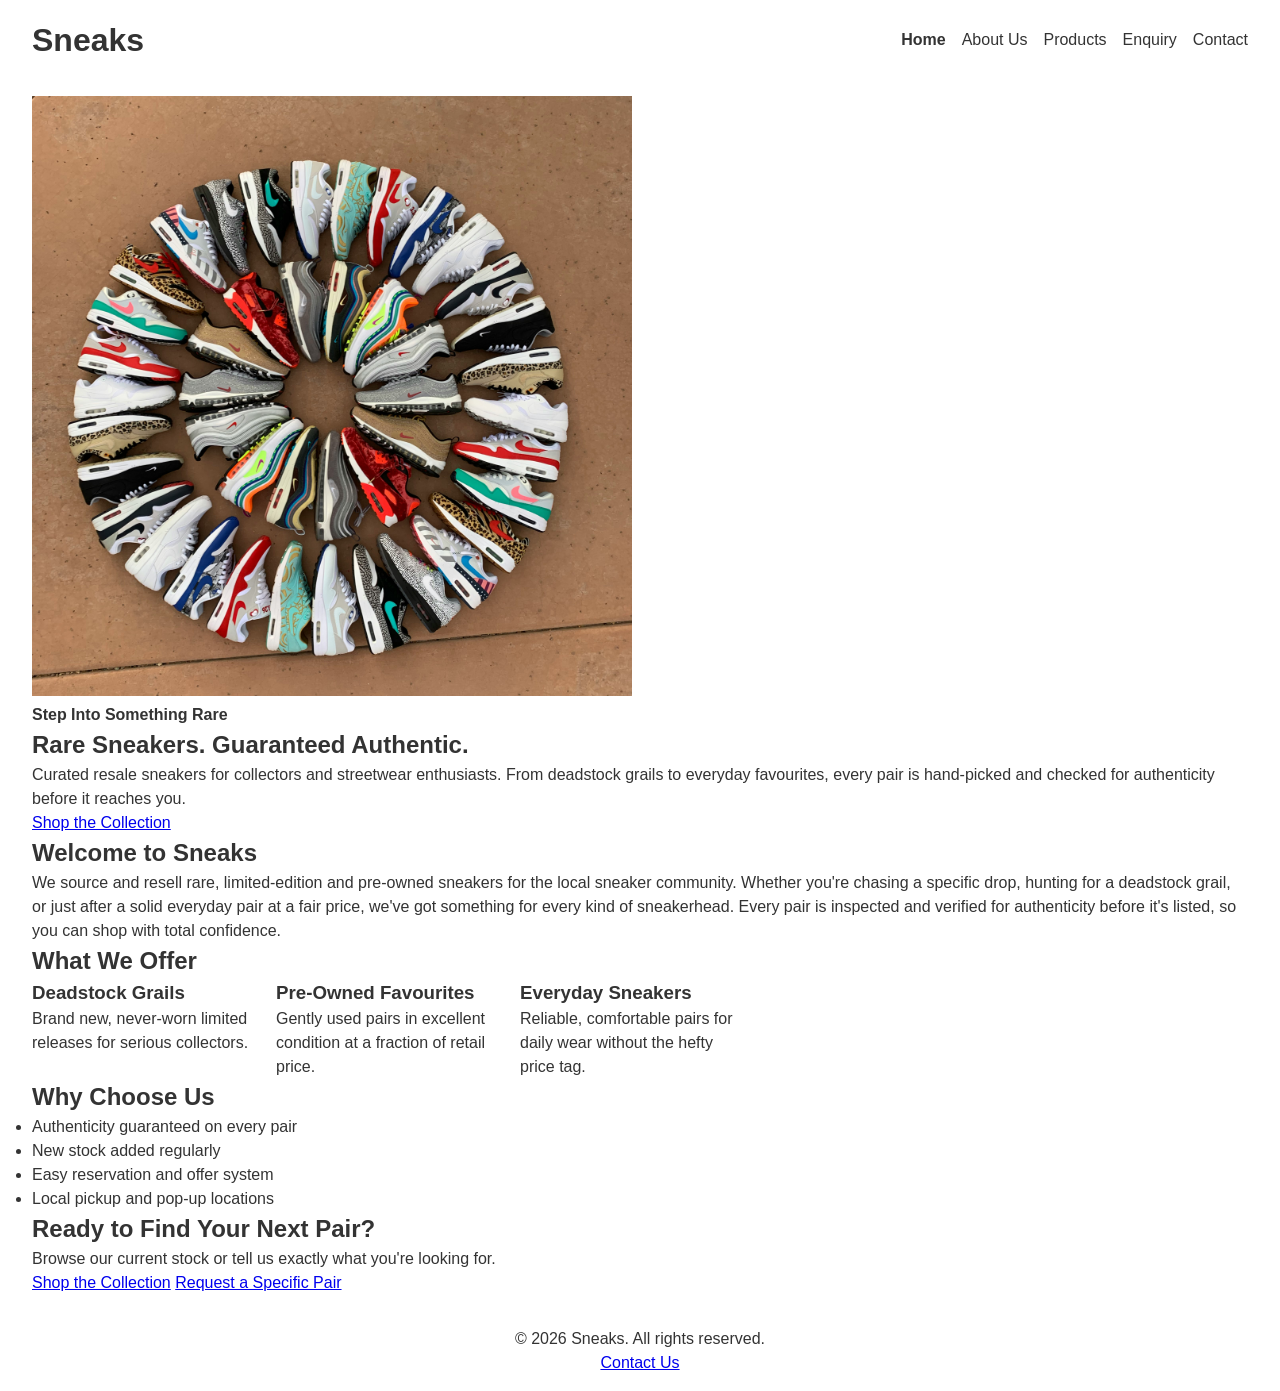
==== index.html @ a555e62f "Initial Sneaks website" ====
<!DOCTYPE html>
<html lang="en">
<head>
    <meta charset="UTF-8">
    <meta name="viewport" content="width=device-width, initial-scale=1.0">
    <title>Sneaks | Authentic Sneaker Resale in Durban</title>
    <meta name="description" content="Sneaks is a Durban-based sneaker resale store specialising in rare, limited-edition and pre-owned sneakers with a guaranteed authenticity promise.">
    <link rel="stylesheet" href="css/style.css">
</head>
<body>

    <!-- ===== Header & Navigation ===== -->
    <header>
        <div class="logo">
            <h1>Sneaks</h1>
        </div>
        <nav>
            <ul class="nav-links">
                <li><a href="index.html" class="active">Home</a></li>
                <li><a href="about.html">About Us</a></li>
                <li><a href="products.html">Products</a></li>
                <li><a href="enquiry.html">Enquiry</a></li>
                <li><a href="contact.html">Contact</a></li>
            </ul>
        </nav>
    </header>

    <!-- ===== Main Content ===== -->
    <main>

        <!-- Hero section with catchphrase, intro and call to action -->
        <section class="hero">
            <img src="images/warren-jones-LFlVuWLjYEo-unsplash.jpg" alt="Featured limited-edition sneaker displayed against a plain background" width="600">
            <div class="hero-text">
                <p class="tagline">Step Into Something Rare</p>
                <h2>Rare Sneakers. Guaranteed Authentic.</h2>
                <p>
                    Curated resale sneakers for collectors and streetwear enthusiasts. From
                    deadstock grails to everyday favourites, every pair is hand-picked and
                    checked for authenticity before it reaches you.
                </p>
                <a href="products.html" class="cta-button">Shop the Collection</a>
            </div>
        </section>

        <!-- Short introduction to the business -->
        <section class="intro">
            <h2>Welcome to Sneaks</h2>
            <p>
                We source and resell rare, limited-edition and pre-owned sneakers for the local
                sneaker community. Whether you're chasing a specific drop, hunting for a
                deadstock grail, or just after a solid everyday pair at a fair price, we've got
                something for every kind of sneakerhead. Every pair is inspected and verified
                for authenticity before it's listed, so you can shop with total confidence.
            </p>
        </section>

        <!-- What we offer: category teaser -->
        <section class="categories">
            <h2>What We Offer</h2>
            <div class="category-list">
                <article class="category-card">
                    <h3>Deadstock Grails</h3>
                    <p>Brand new, never-worn limited releases for serious collectors.</p>
                </article>
                <article class="category-card">
                    <h3>Pre-Owned Favourites</h3>
                    <p>Gently used pairs in excellent condition at a fraction of retail price.</p>
                </article>
                <article class="category-card">
                    <h3>Everyday Sneakers</h3>
                    <p>Reliable, comfortable pairs for daily wear without the hefty price tag.</p>
                </article>
            </div>
        </section>

        <!-- Quick highlights -->
        <section class="highlights">
            <h2>Why Choose Us</h2>
            <ul>
                <li>Authenticity guaranteed on every pair</li>
                <li>New stock added regularly</li>
                <li>Easy reservation and offer system</li>
                <li>Local pickup and pop-up locations</li>
            </ul>
        </section>

        <!-- Closing call to action -->
        <section class="home-cta">
            <h2>Ready to Find Your Next Pair?</h2>
            <p>Browse our current stock or tell us exactly what you're looking for.</p>
            <a href="products.html" class="cta-button">Shop the Collection</a>
            <a href="enquiry.html" class="cta-button-secondary">Request a Specific Pair</a>
        </section>

    </main>

    <!-- ===== Footer ===== -->
    <footer>
        <p>&copy; 2026 Sneaks. All rights reserved.</p>
        <p><a href="contact.html">Contact Us</a></p>
    </footer>

    <script src="js/script.js"></script>
</body>
</html>
---- css/style.css ----
/* =========================================================
   Sneaks — Base Stylesheet
   NOTE: This is a minimal reset/layout for Part 1 (HTML structure).
   Full visual styling — bold black & white base with an electric
   blue accent — will be added in Part 2 of the project.
   ========================================================= */

* {
    box-sizing: border-box;
    margin: 0;
    padding: 0;
}

body {
    font-family: Arial, sans-serif;
    line-height: 1.5;
    color: #333;
}

header {
    display: flex;
    justify-content: space-between;
    align-items: center;
    padding: 1rem 2rem;
}

.nav-links {
    display: flex;
    list-style: none;
    gap: 1rem;
}

.nav-links a {
    text-decoration: none;
    color: inherit;
}

.nav-links a.active {
    font-weight: bold;
}

main {
    padding: 1rem 2rem;
}

footer {
    padding: 1rem 2rem;
    text-align: center;
}

img {
    max-width: 100%;
    height: auto;
}

/* Product grid - basic layout, styling to follow in Part 2 */
.product-grid {
    display: flex;
    flex-wrap: wrap;
    gap: 1.5rem;
}

.product-card {
    width: 220px;
}

.product-photo {
    margin: 0;
}

.product-name {
    font-weight: bold;
}

/* Homepage category teaser - basic layout, styling to follow in Part 2 */
.category-list {
    display: flex;
    flex-wrap: wrap;
    gap: 1.5rem;
}

.category-card {
    width: 220px;
}

.tagline {
    font-weight: bold;
}

/* Basic form spacing so the enquiry/contact forms are usable
   before full styling is applied in Part 2 */
form {
    display: flex;
    flex-direction: column;
    max-width: 500px;
    gap: 0.5rem;
}

.map-placeholder {
    border: 1px dashed #999;
    padding: 2rem;
    text-align: center;
    margin-bottom: 1rem;
}
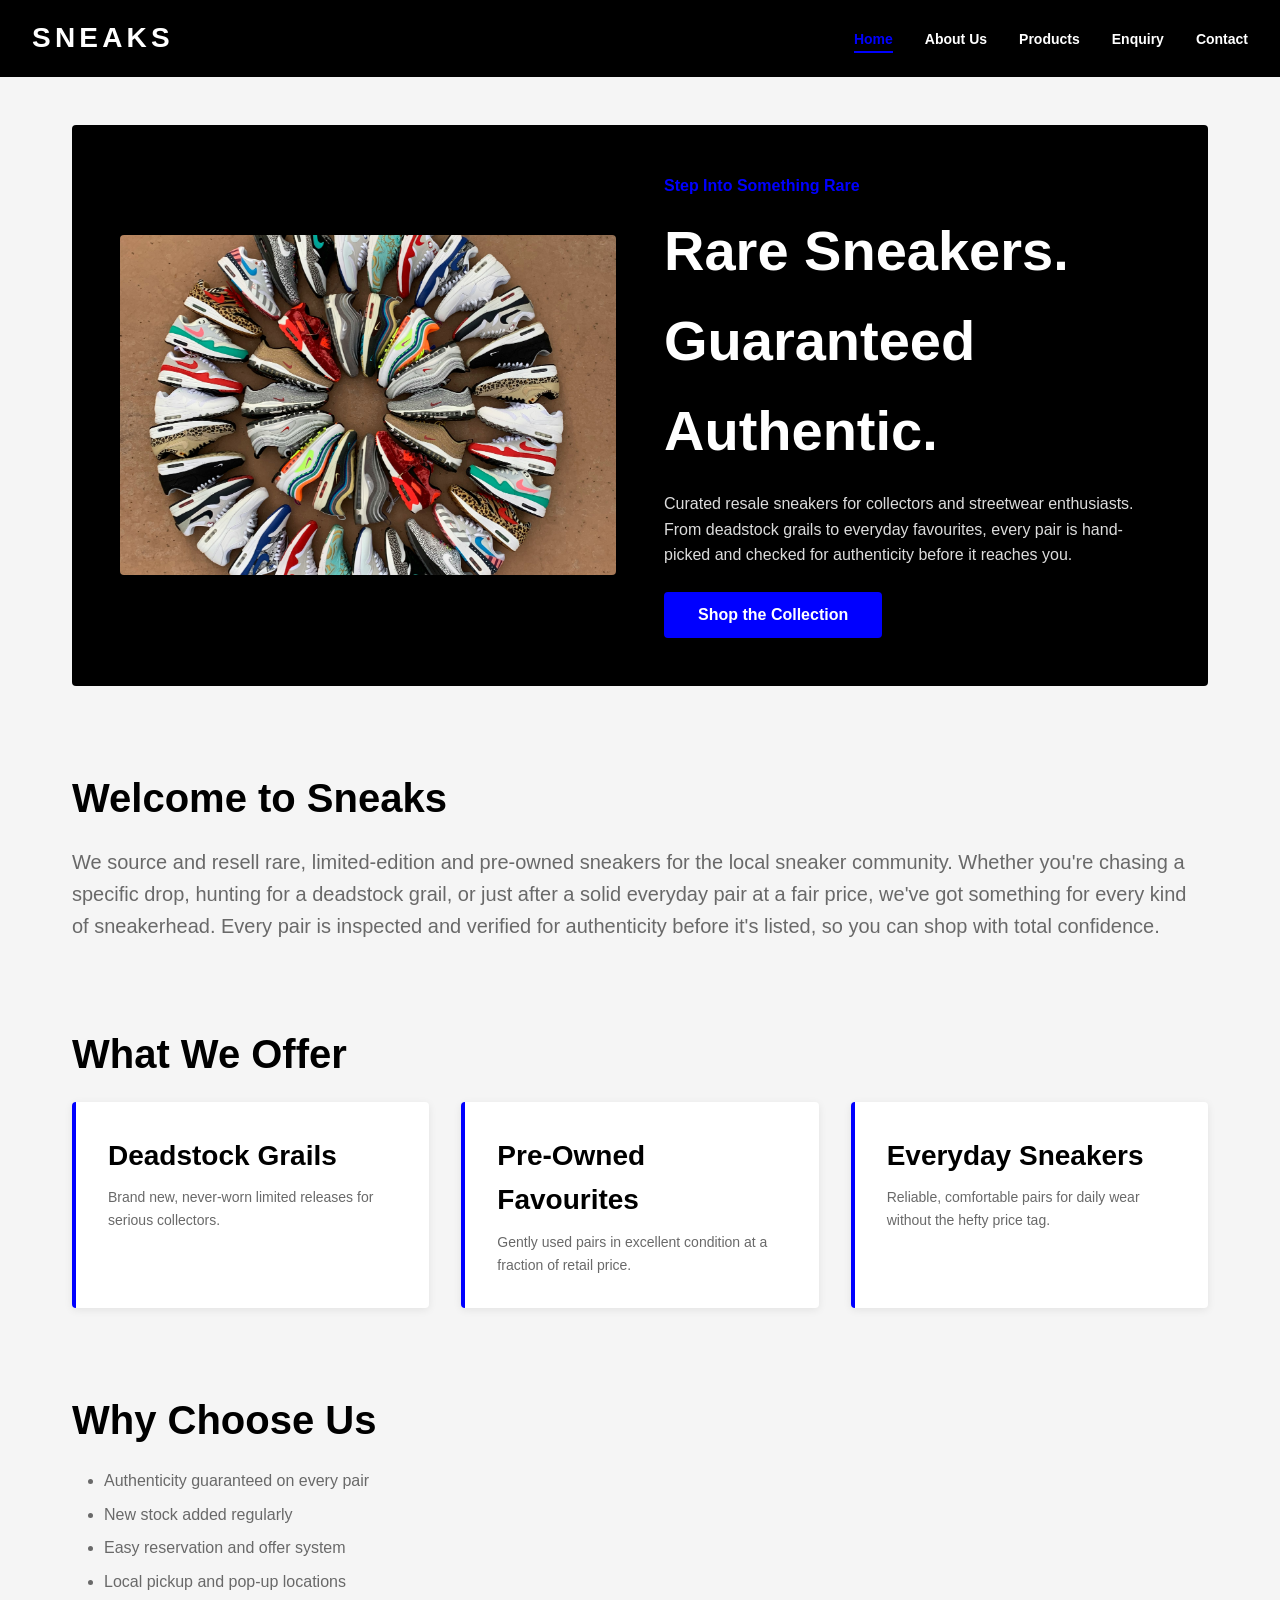
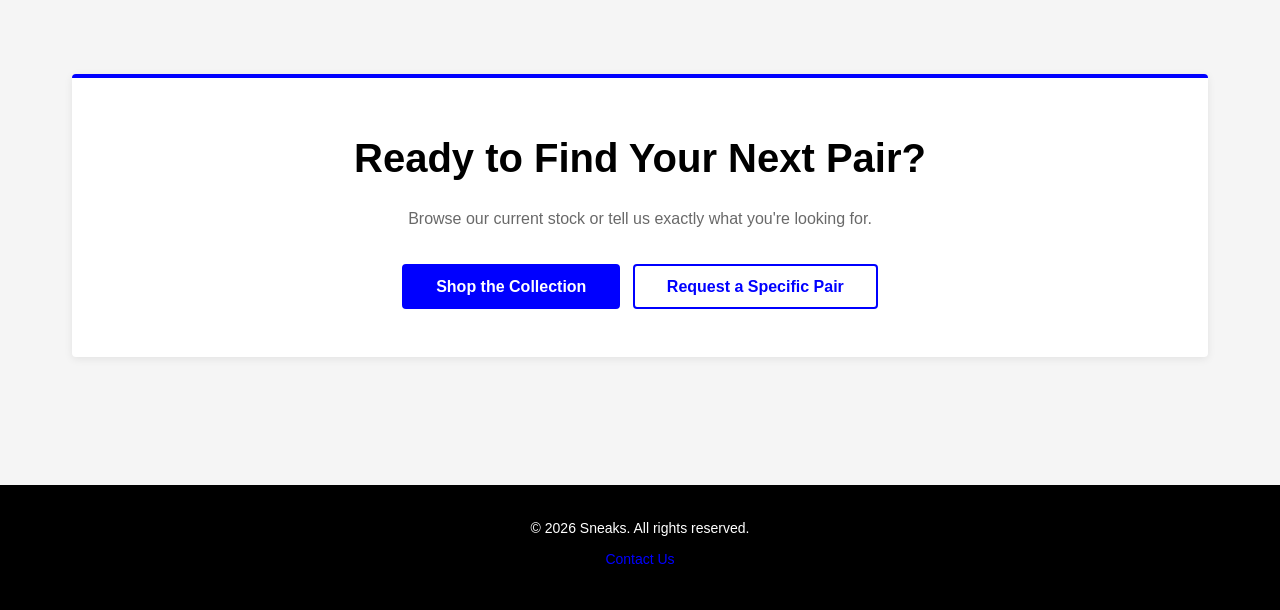
==== commit 1f73869f: "Make the logo clickable so it links back to the homepage" ====
--- a/index.html
+++ b/index.html
@@ -12,7 +12,9 @@
     <!-- ===== Header & Navigation ===== -->
     <header>
         <div class="logo">
-            <h1>Sneaks</h1>
+            <a href="index.html">
+                <h1>Sneaks</h1>
+            </a>
         </div>
         <nav>
             <ul class="nav-links">
@@ -30,7 +32,17 @@
 
         <!-- Hero section with catchphrase, intro and call to action -->
         <section class="hero">
-            <img src="images/warren-jones-LFlVuWLjYEo-unsplash.jpg" alt="Featured limited-edition sneaker displayed against a plain background" width="600">
+            <!-- srcset lists the same photo at two sizes. The number after each
+                    file (480w, 3024w) tells the browser exactly how wide that file
+                    is in pixels, so it can download whichever one fits the screen
+                    instead of always grabbing the full 3024px original. -->
+            <img
+                src="images/warren-jones-LFlVuWLjYEo-unsplash.jpg"
+                srcset="images/warren-jones-LFlVuWLjYEo-unsplash-480.jpg 480w,
+                        images/warren-jones-LFlVuWLjYEo-unsplash.jpg 3024w"
+                sizes="(max-width: 1024px) 90vw, 50vw"
+                alt="Featured limited-edition sneaker displayed against a plain background"
+                width="600">
             <div class="hero-text">
                 <p class="tagline">Step Into Something Rare</p>
                 <h2>Rare Sneakers. Guaranteed Authentic.</h2>
--- a/css/style.css
+++ b/css/style.css
@@ -1,104 +1,698 @@
-/* =========================================================
-   Sneaks — Base Stylesheet
-   NOTE: This is a minimal reset/layout for Part 1 (HTML structure).
-   Full visual styling — bold black & white base with an electric
-   blue accent — will be added in Part 2 of the project.
-   ========================================================= */
+/* =============================================================
+   SNEAKS — MAIN STYLESHEET
+   Web Development (WEDE5020) — Part 2: CSS Styling & Responsive Design
+   Author: Nhlakanipho Bhengu (ST10538008)
+
+   SECTIONS IN THIS FILE
+   1.  Reset
+   2.  Base page styles
+   3.  Headings and text
+   4.  Buttons
+   5.  Header and navigation
+   6.  Footer
+   7.  Home page: hero
+   8.  Home page: welcome text and "What We Offer" cards
+   9.  Home page: highlights list and closing call to action
+   10. About page: story, authenticity, mission and vision
+   11. Products page: product grid
+   12. Forms (Enquiry and Contact pages)
+   13. Contact page: locations
+   14. Responsive design — tablet
+   15. Responsive design — mobile
+   ============================================================= */
+
+
+/* =============================================================
+   1. RESET
+   Every browser applies its own default spacing and list styles.
+   This section clears those defaults so the site looks the same
+   no matter which browser opens it.
+   ============================================================= */
 
 * {
-    box-sizing: border-box;
     margin: 0;
     padding: 0;
-}
+    /* border-box means padding and border are counted INSIDE an
+       element's width, instead of being added on top of it. This
+       makes it much easier to predict how wide something will be. */
+    box-sizing: border-box;
+}
+
+ul {
+    /* Removes the default bullet points. The homepage "Why Choose Us"
+       list turns bullets back on later, on purpose. */
+    list-style: none;
+}
+
+a {
+    text-decoration: none;
+    color: inherit;
+}
+
+img {
+    /* Makes sure an image never becomes wider than its container. */
+    max-width: 100%;
+    height: auto;
+    display: block;
+}
+
+
+/* =============================================================
+   2. BASE PAGE STYLES
+   ============================================================= */
 
 body {
-    font-family: Arial, sans-serif;
-    line-height: 1.5;
-    color: #333;
-}
+    font-family: Arial, Helvetica, sans-serif;
+    font-size: 1rem;
+    line-height: 1.6;
+    color: black;
+    background-color: whitesmoke;
+}
+
+/* Keeps the page content from stretching edge-to-edge on very wide
+   screens, and centres it with equal space on both sides. */
+main {
+    max-width: 1200px;
+    margin: 0 auto;
+    padding: 3rem 2rem;
+}
+
+/* Adds space below every section on a page. */
+main > section {
+    margin-bottom: 5rem;
+}
+
+
+/* =============================================================
+   3. HEADINGS AND TEXT
+   ============================================================= */
+
+h2,
+h3,
+h4 {
+    font-family: Arial, Helvetica, sans-serif;
+    font-weight: 700;
+}
+
+h2 {
+    font-size: 2.5rem;
+    margin-bottom: 1rem;
+}
+
+h3 {
+    font-size: 1.75rem;
+    margin-bottom: 0.5rem;
+}
+
+h4 {
+    font-size: 1.25rem;
+    margin-bottom: 0.5rem;
+}
+
+p {
+    margin-bottom: 1rem;
+}
+
+/* The blue line under a page's main heading. Used on About,
+   Products, Enquiry and Contact. */
+.page-heading {
+    border-bottom: 3px solid blue;
+    padding-bottom: 1rem;
+    margin-bottom: 3rem;
+}
+
+.page-heading p {
+    color: dimgray;
+    font-size: 1.25rem;
+}
+
+
+/* =============================================================
+   4. BUTTONS
+   ============================================================= */
+
+.cta-button,
+.cta-button-secondary,
+.submit-btn {
+    display: inline-block;
+    font-family: Arial, Helvetica, sans-serif;
+    font-weight: 600;
+    font-size: 1rem;
+    padding: 0.5rem 2rem;
+    border: 2px solid blue;
+    border-radius: 4px;
+    cursor: pointer;
+}
+
+/* The main button style: filled in blue. */
+.cta-button,
+.submit-btn {
+    background-color: blue;
+    color: white;
+}
+
+/* The secondary button style: outline only, no fill. */
+.cta-button-secondary {
+    background-color: transparent;
+    color: blue;
+    margin-left: 0.5rem;
+}
+
+/* :hover — the mouse pointer is over the button.
+   This is CSS only; nothing here needs JavaScript. */
+.cta-button:hover,
+.submit-btn:hover {
+    background-color: mediumblue;
+    border-color: mediumblue;
+}
+
+.cta-button-secondary:hover {
+    background-color: blue;
+    color: white;
+}
+
+/* :focus — the button is selected using the Tab key on a keyboard,
+   instead of clicked with a mouse. Keeping this visible matters for
+   anyone who navigates a page without a mouse. */
+.cta-button:focus,
+.cta-button-secondary:focus,
+.submit-btn:focus {
+    outline: 2px solid black;
+    outline-offset: 2px;
+}
+
+.cta-button:active,
+.submit-btn:active {
+    background-color: mediumblue;
+}
+
+
+/* =============================================================
+   5. HEADER AND NAVIGATION
+   ============================================================= */
 
 header {
+    background-color: black;
+    /* Flexbox puts the logo and the menu on the same row. */
     display: flex;
+    flex-direction: row;
     justify-content: space-between;
     align-items: center;
     padding: 1rem 2rem;
 }
 
+.logo h1 {
+    font-family: Arial, Helvetica, sans-serif;
+    font-size: 1.75rem;
+    color: white;
+    letter-spacing: 0.15em;
+    text-transform: uppercase;
+}
+
 .nav-links {
     display: flex;
-    list-style: none;
-    gap: 1rem;
+    flex-direction: row;
+    gap: 2rem;
 }
 
 .nav-links a {
-    text-decoration: none;
-    color: inherit;
-}
-
+    color: white;
+    font-weight: 600;
+    font-size: 0.875rem;
+    padding-bottom: 4px;
+    border-bottom: 2px solid transparent;
+}
+
+.nav-links a:hover {
+    color: blue;
+    border-bottom-color: blue;
+}
+
+/* .active marks whichever page the visitor is currently viewing. */
 .nav-links a.active {
-    font-weight: bold;
-}
-
-main {
-    padding: 1rem 2rem;
-}
+    color: blue;
+    border-bottom-color: blue;
+}
+
+
+/* =============================================================
+   6. FOOTER
+   ============================================================= */
 
 footer {
-    padding: 1rem 2rem;
+    background-color: black;
+    color: white;
     text-align: center;
-}
-
-img {
-    max-width: 100%;
-    height: auto;
-}
-
-/* Product grid - basic layout, styling to follow in Part 2 */
+    padding: 2rem;
+    font-size: 0.875rem;
+}
+
+footer p {
+    margin-bottom: 0.5rem;
+}
+
+footer a {
+    color: blue;
+}
+
+footer a:hover {
+    text-decoration: underline;
+}
+
+
+/* =============================================================
+   7. HOME PAGE: HERO
+   The hero is the large black banner at the top of the homepage.
+   ============================================================= */
+
+.hero {
+    background-color: black;
+    color: white;
+    /* CSS Grid splits the hero into two equal-width columns:
+       one for the photo, one for the text. */
+    display: grid;
+    grid-template-columns: 1fr 1fr;
+    align-items: center;
+    gap: 3rem;
+    padding: 3rem;
+    border-radius: 4px;
+}
+
+.hero img {
+    width: 100%;
+    height: 340px;
+    /* object-fit: cover fills the box with the photo and crops any
+       extra part off, instead of squashing the picture out of shape. */
+    object-fit: cover;
+    border-radius: 4px;
+}
+
+.hero .tagline {
+    font-family: Arial, Helvetica, sans-serif;
+    font-weight: 600;
+    color: blue;
+    margin-bottom: 0.5rem;
+}
+
+.hero h2 {
+    font-size: 3.5rem;
+    margin-bottom: 1rem;
+}
+
+.hero p {
+    color: gainsboro;
+    margin-bottom: 1.5rem;
+}
+
+
+/* =============================================================
+   8. HOME PAGE: WELCOME TEXT AND "WHAT WE OFFER" CARDS
+   ============================================================= */
+
+.intro p {
+    font-size: 1.25rem;
+    color: dimgray;
+}
+
+/* Three equal-width cards in a row. Because there are exactly three
+   cards, the grid is simply told to make three equal columns. */
+.category-list {
+    display: grid;
+    grid-template-columns: 1fr 1fr 1fr;
+    gap: 2rem;
+}
+
+.category-card {
+    background-color: white;
+    padding: 2rem;
+    border-radius: 4px;
+    border-left: 4px solid blue;
+    box-shadow: 0 2px 8px rgba(0, 0, 0, 0.08);
+}
+
+.category-card p {
+    color: dimgray;
+    font-size: 0.875rem;
+    margin-bottom: 0;
+}
+
+
+/* =============================================================
+   9. HOME PAGE: HIGHLIGHTS LIST AND CLOSING CALL TO ACTION
+   ============================================================= */
+
+/* This list is a genuine list of points, so the bullets that were
+   turned off in the reset are switched back on here on purpose. */
+.highlights ul {
+    list-style: disc;
+    padding-left: 2rem;
+}
+
+.highlights li {
+    margin-bottom: 0.5rem;
+    color: dimgray;
+}
+
+.home-cta {
+    background-color: white;
+    text-align: center;
+    padding: 3rem 2rem;
+    border-radius: 4px;
+    border-top: 4px solid blue;
+    box-shadow: 0 2px 8px rgba(0, 0, 0, 0.08);
+}
+
+.home-cta p {
+    color: dimgray;
+    margin-bottom: 2rem;
+}
+
+
+/* =============================================================
+   10. ABOUT PAGE: STORY, AUTHENTICITY, MISSION AND VISION
+   ============================================================= */
+
+/* The founder photo and the story text sit side by side. */
+.about-history {
+    display: grid;
+    grid-template-columns: 1fr 1fr;
+    gap: 3rem;
+    align-items: center;
+}
+
+.about-history img {
+    width: 100%;
+    height: 360px;
+    object-fit: cover;
+    border-radius: 4px;
+}
+
+.authenticity {
+    background-color: black;
+    color: white;
+    padding: 2rem;
+    border-radius: 4px;
+}
+
+.authenticity h3 {
+    color: blue;
+}
+
+.authenticity p {
+    margin-bottom: 0;
+    color: gainsboro;
+}
+
+/* .values is a wrapper placed around the Mission and Vision sections
+   in the HTML, so the two of them can sit side by side. */
+.values {
+    display: grid;
+    grid-template-columns: 1fr 1fr;
+    gap: 2rem;
+    margin-bottom: 5rem;
+}
+
+.mission,
+.vision {
+    background-color: white;
+    padding: 2rem;
+    border-radius: 4px;
+    border-left: 4px solid blue;
+    box-shadow: 0 2px 8px rgba(0, 0, 0, 0.08);
+}
+
+.mission p,
+.vision p {
+    color: dimgray;
+    margin-bottom: 0;
+}
+
+
+/* =============================================================
+   11. PRODUCTS PAGE: PRODUCT GRID
+   ============================================================= */
+
+/* There are exactly four products, so the grid is given four
+   equal-width columns. */
 .product-grid {
-    display: flex;
-    flex-wrap: wrap;
-    gap: 1.5rem;
+    display: grid;
+    grid-template-columns: 1fr 1fr 1fr 1fr;
+    gap: 2rem;
 }
 
 .product-card {
-    width: 220px;
-}
-
-.product-photo {
-    margin: 0;
-}
-
-.product-name {
-    font-weight: bold;
-}
-
-/* Homepage category teaser - basic layout, styling to follow in Part 2 */
-.category-list {
-    display: flex;
-    flex-wrap: wrap;
-    gap: 1.5rem;
-}
-
-.category-card {
-    width: 220px;
-}
-
-.tagline {
-    font-weight: bold;
-}
-
-/* Basic form spacing so the enquiry/contact forms are usable
-   before full styling is applied in Part 2 */
-form {
+    background-color: white;
+    border: 1px solid gainsboro;
+    border-radius: 4px;
+    /* overflow: hidden trims the photo to the card's rounded corners. */
+    overflow: hidden;
+    /* A flex COLUMN stacks the photo, name, details and price on top
+       of each other, and lets the price be pushed to the bottom (see
+       .price below) so every price lines up even if some product
+       names take up two lines instead of one. */
     display: flex;
     flex-direction: column;
-    max-width: 500px;
+}
+
+.product-card:hover {
+    box-shadow: 0 8px 20px rgba(0, 0, 0, 0.16);
+}
+
+/* Every product photo is forced into the same size box. Because the
+   four source photos are not all the same shape, object-fit: cover
+   is what keeps the grid looking neat and even. */
+.product-photo img {
+    width: 100%;
+    height: 240px;
+    object-fit: cover;
+}
+
+.product-name {
+    font-family: Arial, Helvetica, sans-serif;
+    font-weight: 600;
+    padding: 1rem 1rem 0;
+}
+
+.product-meta {
+    font-size: 0.875rem;
+    color: dimgray;
+    padding: 0 1rem;
+    margin-bottom: 0.5rem;
+}
+
+/* margin-top: auto pushes the price down to the bottom of the card,
+   using up whatever empty space is left above it. */
+.price {
+    font-family: Arial, Helvetica, sans-serif;
+    font-size: 1.25rem;
+    font-weight: 700;
+    color: blue;
+    padding: 0 1rem 1rem;
+    margin-top: auto;
+    margin-bottom: 0;
+}
+
+.products-cta {
+    text-align: center;
+    background-color: white;
+    padding: 2rem;
+    border-radius: 4px;
+    box-shadow: 0 2px 8px rgba(0, 0, 0, 0.08);
+}
+
+.products-cta p {
+    color: dimgray;
+}
+
+
+/* =============================================================
+   12. FORMS (ENQUIRY AND CONTACT PAGES)
+   ============================================================= */
+
+form {
+    background-color: white;
+    /* Flexbox in a column stacks the form fields one under the other. */
+    display: flex;
+    flex-direction: column;
     gap: 0.5rem;
-}
-
+    max-width: 560px;
+    padding: 2rem;
+    border-radius: 4px;
+    box-shadow: 0 2px 8px rgba(0, 0, 0, 0.08);
+}
+
+label {
+    font-family: Arial, Helvetica, sans-serif;
+    font-weight: 600;
+    font-size: 0.875rem;
+    margin-top: 0.5rem;
+}
+
+input,
+select,
+textarea {
+    width: 100%;
+    padding: 0.6rem;
+    border: 1px solid gainsboro;
+    border-radius: 4px;
+    font-family: Arial, Helvetica, sans-serif;
+    font-size: 1rem;
+}
+
+/* :focus shows the visitor which field they are currently typing in. */
+input:focus,
+select:focus,
+textarea:focus {
+    outline: none;
+    border-color: blue;
+}
+
+textarea {
+    resize: vertical;
+    min-height: 120px;
+}
+
+.submit-btn {
+    /* Stops the button from stretching across the whole form width. */
+    align-self: flex-start;
+    margin-top: 1rem;
+}
+
+
+/* =============================================================
+   13. CONTACT PAGE: LOCATIONS
+   ============================================================= */
+
+.contact-details {
+    background-color: white;
+    padding: 2rem;
+    border-radius: 4px;
+    border-left: 4px solid blue;
+    box-shadow: 0 2px 8px rgba(0, 0, 0, 0.08);
+}
+
+.contact-details p {
+    color: dimgray;
+    margin-bottom: 0.5rem;
+}
+
+/* .location-list is a wrapper placed around the two location boxes
+   in the HTML, so the two of them can sit side by side. */
+.location-list {
+    display: grid;
+    grid-template-columns: 1fr 1fr;
+    gap: 2rem;
+}
+
+.location {
+    background-color: white;
+    padding: 2rem;
+    border-radius: 4px;
+    box-shadow: 0 2px 8px rgba(0, 0, 0, 0.08);
+}
+
+.location p {
+    color: dimgray;
+    font-size: 0.875rem;
+}
+
+/* Placeholder box for the map that gets added in Part 3. */
 .map-placeholder {
-    border: 1px dashed #999;
-    padding: 2rem;
-    text-align: center;
-    margin-bottom: 1rem;
-}
+    display: flex;
+    align-items: center;
+    justify-content: center;
+    min-height: 160px;
+    border: 2px dashed gainsboro;
+    border-radius: 4px;
+    background-color: whitesmoke;
+    color: dimgray;
+    font-size: 0.875rem;
+}
+
+.map-placeholder p {
+    margin-bottom: 0;
+}
+
+
+/* =============================================================
+   14. RESPONSIVE DESIGN — TABLET
+   A media query only applies its rules when the screen matches the
+   condition, so everything in here only applies on screens 1024px
+   wide or narrower (tablets and smaller).
+   ============================================================= */
+
+@media (max-width: 1024px) {
+
+    .hero h2 {
+        font-size: 2.75rem;
+    }
+
+    main {
+        padding: 2rem 1rem;
+    }
+
+    /* The two-column hero and about layouts become one column, so
+       neither the photo nor the text gets squeezed too narrow. */
+    .hero,
+    .about-history {
+        grid-template-columns: 1fr;
+    }
+
+    .hero img,
+    .about-history img {
+        height: 280px;
+    }
+
+    /* Two columns instead of three keeps the "What We Offer" cards
+       from becoming too narrow on a tablet screen. */
+    .category-list {
+        grid-template-columns: 1fr 1fr;
+    }
+}
+
+
+/* =============================================================
+   15. RESPONSIVE DESIGN — MOBILE
+   Everything in here only applies on screens 600px wide or
+   narrower (most phones).
+   ============================================================= */
+
+@media (max-width: 600px) {
+
+    .hero h2 {
+        font-size: 2rem;
+    }
+
+    /* The header stacks the logo above the menu instead of side by
+       side, since there is not enough width for both on one line. */
+    header {
+        flex-direction: column;
+        gap: 1rem;
+    }
+
+    .nav-links {
+        flex-wrap: wrap;
+        justify-content: center;
+        gap: 1rem;
+    }
+
+    main {
+        padding: 2rem 1rem;
+    }
+
+    /* Every multi-column grid on the site becomes a single column on
+       a small screen, so nothing gets squashed too narrow to read. */
+    .product-grid,
+    .category-list,
+    .values,
+    .location-list {
+        grid-template-columns: 1fr;
+    }
+
+    .cta-button-secondary {
+        display: block;
+        margin-left: 0;
+        margin-top: 0.5rem;
+        text-align: center;
+    }
+}
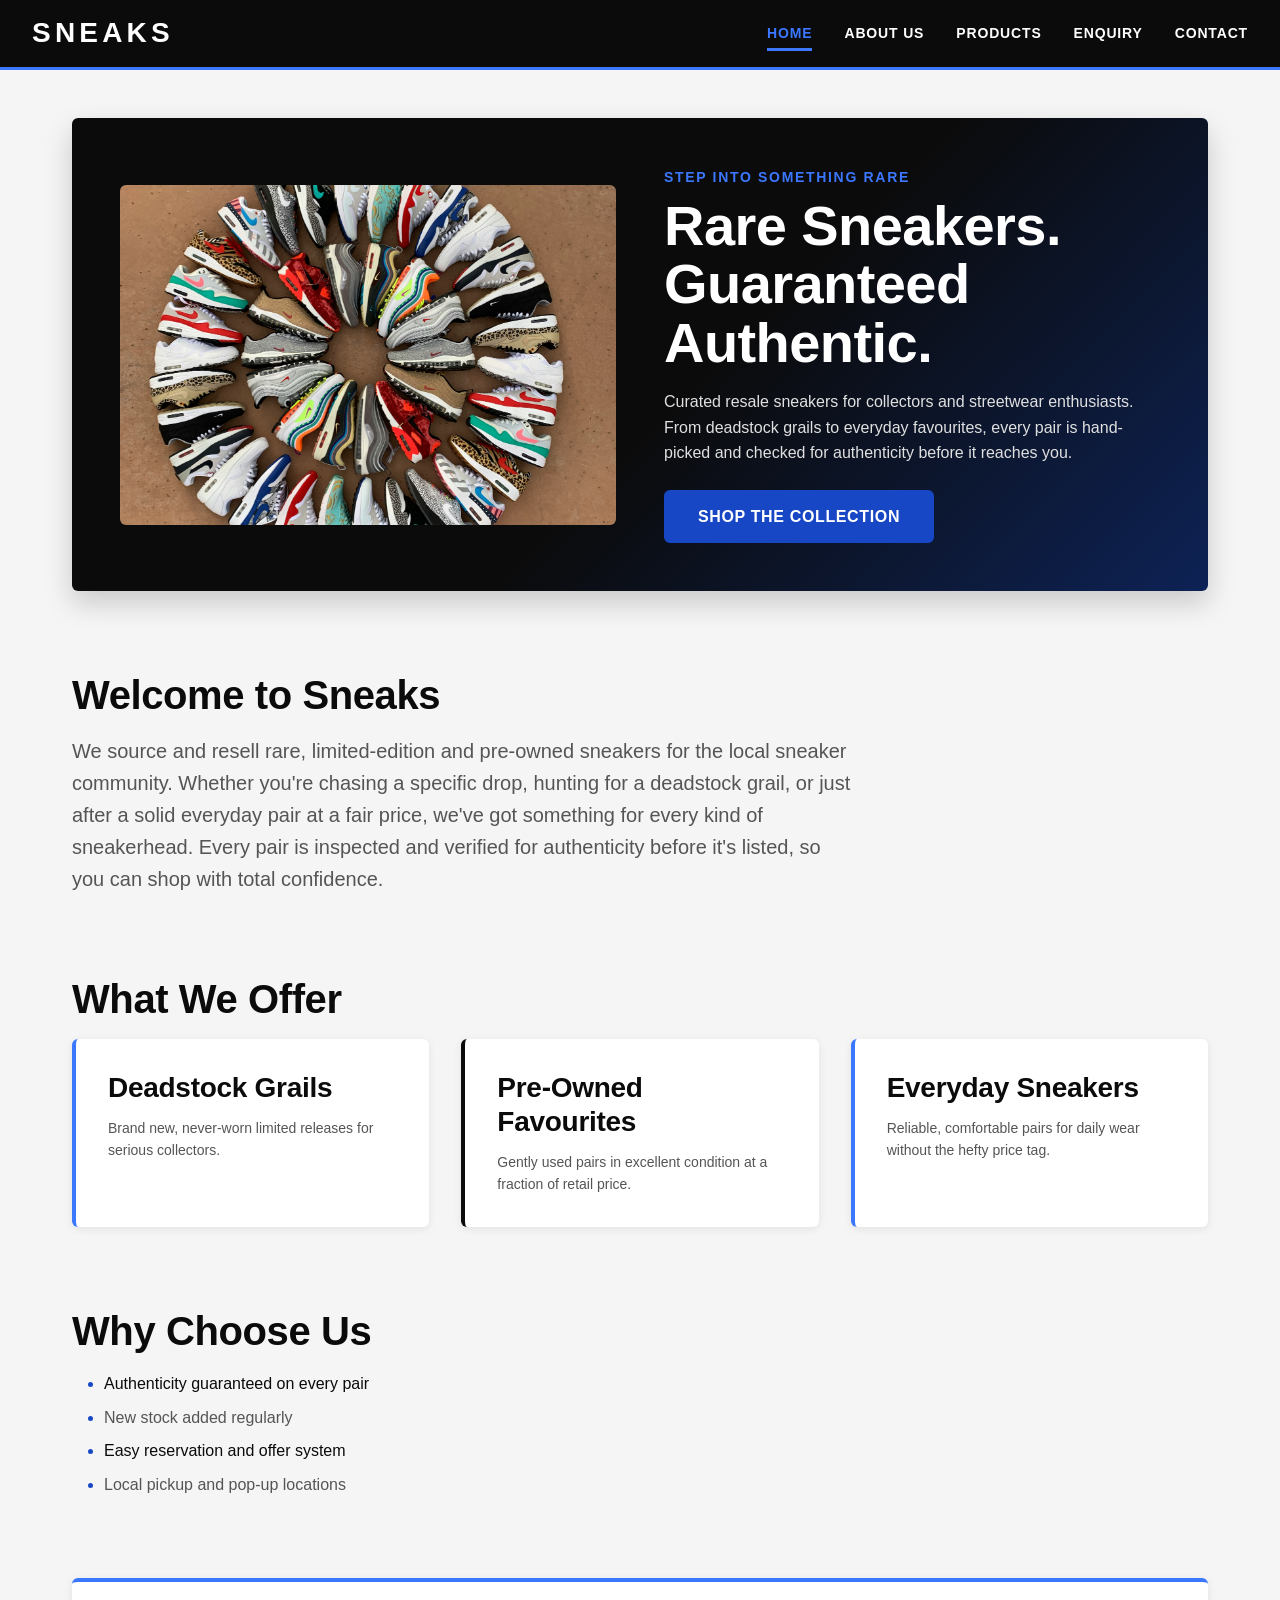
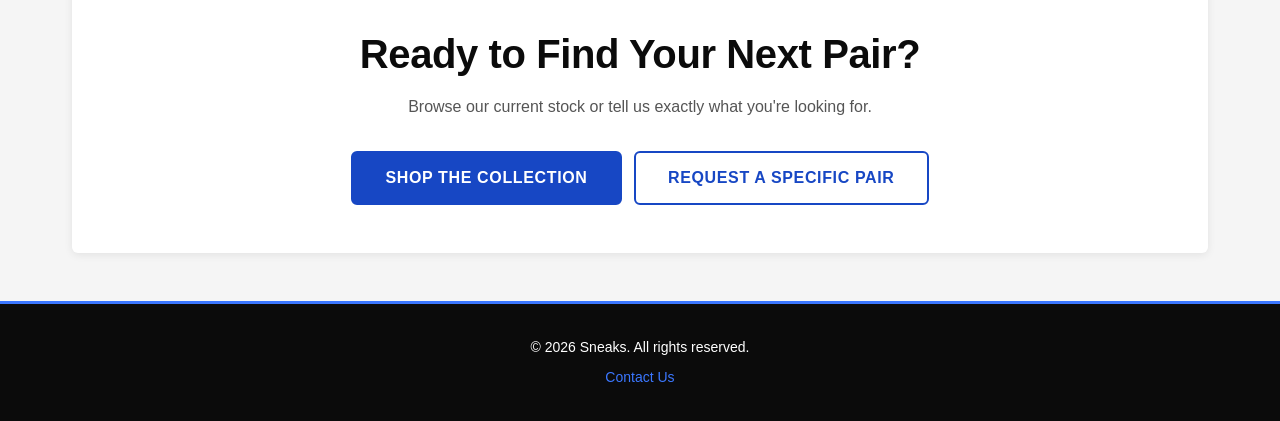
==== commit eb5dbe73: "Fix Part 2 feedback: CSS variables, typography scale, pseudo-classes, hamburger menu" ====
--- a/index.html
+++ b/index.html
@@ -16,6 +16,8 @@
                 <h1>Sneaks</h1>
             </a>
         </div>
+        <input type="checkbox" id="nav-toggle" class="nav-toggle" aria-label="Open or close the navigation menu">
+        <label for="nav-toggle" class="nav-toggle-label" aria-hidden="true"><span></span></label>
         <nav>
             <ul class="nav-links">
                 <li><a href="index.html" class="active">Home</a></li>
--- a/css/style.css
+++ b/css/style.css
@@ -4,209 +4,368 @@
    Author: Nhlakanipho Bhengu (ST10538008)
 
    SECTIONS IN THIS FILE
-   1.  Reset
-   2.  Base page styles
-   3.  Headings and text
-   4.  Buttons
-   5.  Header and navigation
-   6.  Footer
-   7.  Home page: hero
-   8.  Home page: welcome text and "What We Offer" cards
-   9.  Home page: highlights list and closing call to action
-   10. About page: story, authenticity, mission and vision
-   11. Products page: product grid
-   12. Forms (Enquiry and Contact pages)
-   13. Contact page: locations
-   14. Responsive design — tablet
-   15. Responsive design — mobile
-   ============================================================= */
-
-
-/* =============================================================
-   1. RESET
-   Every browser applies its own default spacing and list styles.
-   This section clears those defaults so the site looks the same
-   no matter which browser opens it.
+   1.  Design tokens (CSS variables: colours, fonts, sizes)
+   2.  Default style code (reset + base page styles)
+   3.  Typography
+   4.  Links
+   5.  Buttons
+   6.  Header and navigation (incl. mobile menu button)
+   7.  Footer
+   8.  Home page
+   9.  About page
+   10. Products page
+   11. Forms (Enquiry and Contact)
+   12. Contact page: locations and maps
+   13. Responsive design — tablet (max 1024px)
+   14. Responsive design — mobile (max 600px)
+   ============================================================= */
+
+
+/* =============================================================
+    1. DESIGN TOKENS
+   Every colour, font and size is stored once here as a CSS
+   variable and reused with var(--name). Changing a value here
+   changes it on every page, and it keeps the look consistent.
+   ============================================================= */
+
+:root {
+    /* Colours */
+    --black: #0b0b0b;
+    --white: #ffffff;
+    --off-white: #f5f5f5;
+    --grey-text: #555555;      /* 6.8:1 contrast on off-white */
+    --grey-line: #dcdcdc;
+    --blue: #3b77ff;           /* electric blue: for accents on BLACK */
+    --blue-deep: #1747c4;      /* darker blue: for text/buttons on WHITE */
+    --blue-darker: #0f3496;    /* hover state for deep blue */
+    --valid: #1e8e4e;
+    --invalid: #d93025;
+
+    /* Font families */
+    --font-heading: "Arial Black", "Helvetica Neue", Arial, sans-serif;
+    --font-body: "Helvetica Neue", Arial, sans-serif;
+
+    /* Font sizes (these are overridden inside the media queries
+       at the bottom of this file, so text scales on small screens) */
+    --fs-base: 1rem;
+    --fs-small: 0.875rem;
+    --fs-lead: 1.25rem;
+    --fs-h2: 2.5rem;
+    --fs-h3: 1.75rem;
+    --fs-h4: 1.25rem;
+    --fs-hero: 3.5rem;
+    --fs-logo: 1.75rem;
+
+    /* Effects */
+    --radius: 6px;
+    --shadow: 0 2px 8px rgba(0, 0, 0, 0.08);
+    --shadow-hover: 0 12px 28px rgba(0, 0, 0, 0.18);
+    --speed: 0.25s;
+}
+
+
+/* =============================================================
+   2. DEFAULT STYLE CODE (RESET + BASE)
+   Browsers add their own default spacing and list styles. The
+   reset clears them so the site looks the same everywhere.
    ============================================================= */
 
 * {
     margin: 0;
     padding: 0;
-    /* border-box means padding and border are counted INSIDE an
-       element's width, instead of being added on top of it. This
-       makes it much easier to predict how wide something will be. */
+    /* border-box counts padding and border INSIDE an element's width. */
     box-sizing: border-box;
 }
 
+html {
+    /* Smooth scrolling when jumping to an on-page link. */
+    scroll-behavior: smooth;
+}
+
+body {
+    font-family: var(--font-body);
+    font-size: var(--fs-base);
+    font-weight: 400;
+    line-height: 1.6;
+    color: var(--black);
+    background-color: var(--off-white);
+}
+
 ul {
-    /* Removes the default bullet points. The homepage "Why Choose Us"
-       list turns bullets back on later, on purpose. */
     list-style: none;
 }
 
-a {
-    text-decoration: none;
-    color: inherit;
-}
-
 img {
-    /* Makes sure an image never becomes wider than its container. */
     max-width: 100%;
     height: auto;
     display: block;
 }
 
-
-/* =============================================================
-   2. BASE PAGE STYLES
-   ============================================================= */
-
-body {
-    font-family: Arial, Helvetica, sans-serif;
-    font-size: 1rem;
-    line-height: 1.6;
-    color: black;
-    background-color: whitesmoke;
-}
-
-/* Keeps the page content from stretching edge-to-edge on very wide
-   screens, and centres it with equal space on both sides. */
+/* ::selection styles the text a visitor highlights with the mouse. */
+::selection {
+    background-color: var(--blue);
+    color: var(--white);
+}
+
 main {
     max-width: 1200px;
     margin: 0 auto;
     padding: 3rem 2rem;
 }
 
-/* Adds space below every section on a page. */
 main > section {
     margin-bottom: 5rem;
 }
 
-
-/* =============================================================
-   3. HEADINGS AND TEXT
+/* :last-child removes the extra gap under the final section so the
+   footer is not pushed too far away from the content. */
+main > section:last-child {
+    margin-bottom: 0;
+}
+
+
+/* =============================================================
+   3. TYPOGRAPHY
+   Two font families (heading + body), a size scale, weights,
+   line heights and letter spacing, so text is styled consistently.
    ============================================================= */
 
 h2,
 h3,
 h4 {
-    font-family: Arial, Helvetica, sans-serif;
+    font-family: var(--font-heading);
     font-weight: 700;
+    line-height: 1.2;
+    letter-spacing: -0.01em;
 }
 
 h2 {
-    font-size: 2.5rem;
+    font-size: var(--fs-h2);
     margin-bottom: 1rem;
 }
 
 h3 {
-    font-size: 1.75rem;
+    font-size: var(--fs-h3);
+    margin-bottom: 0.75rem;
+}
+
+h4 {
+    font-size: var(--fs-h4);
     margin-bottom: 0.5rem;
-}
-
-h4 {
-    font-size: 1.25rem;
-    margin-bottom: 0.5rem;
+    text-transform: uppercase;
+    letter-spacing: 0.04em;
 }
 
 p {
     margin-bottom: 1rem;
-}
-
-/* The blue line under a page's main heading. Used on About,
-   Products, Enquiry and Contact. */
+    max-width: 70ch;   /* keeps lines a comfortable reading length */
+}
+
+/* :last-child — the final paragraph in any box needs no bottom
+   margin, otherwise the box gets extra empty space at the bottom. */
+p:last-child {
+    margin-bottom: 0;
+}
+
+strong {
+    font-weight: 700;
+}
+
+/* ::placeholder styles the grey hint text inside form fields. */
+::placeholder {
+    color: #8a8a8a;
+    font-style: italic;
+}
+
+/* The page heading block at the top of About/Products/Enquiry/Contact */
 .page-heading {
-    border-bottom: 3px solid blue;
     padding-bottom: 1rem;
     margin-bottom: 3rem;
+    border-bottom: 1px solid var(--grey-line);
+    position: relative;
+}
+
+/* ::after draws a short thick blue bar over the grey line. */
+.page-heading::after {
+    content: "";
+    position: absolute;
+    left: 0;
+    bottom: -2px;
+    width: 90px;
+    height: 4px;
+    background-color: var(--blue);
 }
 
 .page-heading p {
-    color: dimgray;
-    font-size: 1.25rem;
-}
-
-
-/* =============================================================
-   4. BUTTONS
+    color: var(--grey-text);
+    font-size: var(--fs-lead);
+}
+
+
+/* =============================================================
+   4. LINKS
+   Each link state has its own style: :link (unvisited),
+   :visited, :hover, :focus-visible (keyboard) and :active
+   (the moment it is clicked).
+   :not() leaves buttons out so they keep their own styles.
+   ============================================================= */
+
+a {
+    text-decoration: none;
+}
+   main a:not(.cta-button):not(.cta-button-secondary):link {
+    color: var(--blue-deep);
+    text-decoration: none;
+    text-underline-offset: 3px;
+}
+
+main a:not(.cta-button):not(.cta-button-secondary):visited {
+    color: #5a2ea6;
+}
+
+main a:not(.cta-button):not(.cta-button-secondary):hover {
+    color: var(--blue-darker);
+    text-decoration-thickness: 2px;
+}
+
+main a:not(.cta-button):not(.cta-button-secondary):active {
+    color: var(--black);
+}
+
+/* :focus-visible shows an outline ONLY for keyboard users, so
+   mouse users do not see an outline after clicking. */
+a:focus-visible {
+    outline: 3px solid var(--blue);
+    outline-offset: 3px;
+    border-radius: 2px;
+}
+
+
+/* =============================================================
+   5. BUTTONS
    ============================================================= */
 
 .cta-button,
 .cta-button-secondary,
 .submit-btn {
     display: inline-block;
-    font-family: Arial, Helvetica, sans-serif;
-    font-weight: 600;
-    font-size: 1rem;
-    padding: 0.5rem 2rem;
-    border: 2px solid blue;
-    border-radius: 4px;
+    font-family: var(--font-body);
+    font-weight: 700;
+    font-size: var(--fs-base);
+    letter-spacing: 0.04em;
+    text-transform: uppercase;
+    padding: 0.75rem 2rem;
+    border: 2px solid var(--blue-deep);
+    border-radius: var(--radius);
     cursor: pointer;
-}
-
-/* The main button style: filled in blue. */
+    /* transition makes colour changes fade smoothly instead of snapping */
+    transition: background-color var(--speed), color var(--speed),
+                transform var(--speed), box-shadow var(--speed);
+}
+
+/* Main button: filled blue */
 .cta-button,
 .submit-btn {
-    background-color: blue;
-    color: white;
-}
-
-/* The secondary button style: outline only, no fill. */
+    background-color: var(--blue-deep);
+    color: var(--white);
+}
+
+/* Secondary button: outline only */
 .cta-button-secondary {
     background-color: transparent;
-    color: blue;
+    color: var(--blue-deep);
     margin-left: 0.5rem;
 }
 
-/* :hover — the mouse pointer is over the button.
-   This is CSS only; nothing here needs JavaScript. */
+/* On the black hero and the black authenticity box, the outline
+   button must use the lighter blue so it can still be read. */
+.hero .cta-button-secondary {
+    color: var(--white);
+    border-color: var(--white);
+}
+
+/* :hover — mouse pointer is over the button */
 .cta-button:hover,
 .submit-btn:hover {
-    background-color: mediumblue;
-    border-color: mediumblue;
+    background-color: var(--blue-darker);
+    border-color: var(--blue-darker);
+    transform: translateY(-2px);
+    box-shadow: 0 6px 14px rgba(23, 71, 196, 0.35);
 }
 
 .cta-button-secondary:hover {
-    background-color: blue;
-    color: white;
-}
-
-/* :focus — the button is selected using the Tab key on a keyboard,
-   instead of clicked with a mouse. Keeping this visible matters for
-   anyone who navigates a page without a mouse. */
-.cta-button:focus,
-.cta-button-secondary:focus,
-.submit-btn:focus {
-    outline: 2px solid black;
-    outline-offset: 2px;
-}
-
+    background-color: var(--blue-deep);
+    color: var(--white);
+    border-color: var(--blue-deep);
+    transform: translateY(-2px);
+}
+
+.hero .cta-button-secondary:hover {
+    background-color: var(--white);
+    color: var(--black);
+}
+
+/* :focus-visible — selected with the Tab key */
+.cta-button:focus-visible,
+.cta-button-secondary:focus-visible,
+.submit-btn:focus-visible {
+    outline: 3px solid var(--blue);
+    outline-offset: 3px;
+}
+
+/* :active — the moment the button is pressed down */
 .cta-button:active,
+.cta-button-secondary:active,
 .submit-btn:active {
-    background-color: mediumblue;
-}
-
-
-/* =============================================================
-   5. HEADER AND NAVIGATION
+    transform: translateY(1px);
+    box-shadow: none;
+}
+
+/* :disabled — used in Part 3 when JavaScript blocks the button */
+.submit-btn:disabled {
+    background-color: var(--grey-line);
+    border-color: var(--grey-line);
+    color: var(--grey-text);
+    cursor: not-allowed;
+    transform: none;
+    box-shadow: none;
+}
+
+
+/* =============================================================
+   6. HEADER AND NAVIGATION
    ============================================================= */
 
 header {
-    background-color: black;
-    /* Flexbox puts the logo and the menu on the same row. */
+    background-color: var(--black);
+    border-bottom: 3px solid var(--blue);
     display: flex;
     flex-direction: row;
     justify-content: space-between;
     align-items: center;
     padding: 1rem 2rem;
+    position: sticky;     /* the header stays visible while scrolling */
+    top: 0;
+    z-index: 100;
+}
+
+.logo a {
+    display: inline-block;
 }
 
 .logo h1 {
-    font-family: Arial, Helvetica, sans-serif;
-    font-size: 1.75rem;
-    color: white;
+    font-family: var(--font-heading);
+    font-size: var(--fs-logo);
+    font-weight: 900;
+    color: var(--white);
     letter-spacing: 0.15em;
     text-transform: uppercase;
+    line-height: 1.1;
+    transition: color var(--speed);
+}
+
+.logo a:hover h1 {
+    color: var(--blue);
 }
 
 .nav-links {
@@ -216,106 +375,194 @@
 }
 
 .nav-links a {
-    color: white;
+    position: relative;
+    display: inline-block;
+    color: var(--white);
     font-weight: 600;
-    font-size: 0.875rem;
-    padding-bottom: 4px;
-    border-bottom: 2px solid transparent;
-}
-
-.nav-links a:hover {
-    color: blue;
-    border-bottom-color: blue;
-}
-
-/* .active marks whichever page the visitor is currently viewing. */
+    font-size: var(--fs-small);
+    letter-spacing: 0.06em;
+    text-transform: uppercase;
+    padding: 0.4rem 0;
+    transition: color var(--speed);
+}
+
+/* ::after is the blue underline. It starts with zero width and
+   grows to full width on hover, focus, and for the current page. */
+.nav-links a::after {
+    content: "";
+    position: absolute;
+    left: 0;
+    bottom: 0;
+    width: 0;
+    height: 3px;
+    background-color: var(--blue);
+    transition: width var(--speed);
+}
+
+.nav-links a:hover,
+.nav-links a:focus-visible,
 .nav-links a.active {
-    color: blue;
-    border-bottom-color: blue;
-}
-
-
-/* =============================================================
-   6. FOOTER
+    color: var(--blue);
+}
+
+.nav-links a:hover::after,
+.nav-links a:focus-visible::after,
+.nav-links a.active::after {
+    width: 100%;
+}
+
+.nav-links a:active {
+    color: var(--white);
+}
+
+/* ---- Mobile menu button (hamburger) ----
+   This uses a hidden checkbox + a label. Ticking the checkbox
+   (by tapping the label) opens the menu, using the :checked
+   pseudo-class. It needs no JavaScript. Hidden on desktop. */
+.nav-toggle {
+    position: absolute;
+    opacity: 0;
+    pointer-events: none;
+}
+
+.nav-toggle-label {
+    display: none;
+    cursor: pointer;
+    padding: 0.75rem 0.5rem;
+}
+
+/* The three lines of the hamburger icon are one <span> plus its
+   ::before and ::after pseudo-elements. */
+.nav-toggle-label span,
+.nav-toggle-label span::before,
+.nav-toggle-label span::after {
+    display: block;
+    width: 28px;
+    height: 3px;
+    background-color: var(--white);
+    border-radius: 2px;
+    transition: transform var(--speed), background-color var(--speed);
+}
+
+.nav-toggle-label span {
+    position: relative;
+}
+
+.nav-toggle-label span::before,
+.nav-toggle-label span::after {
+    content: "";
+    position: absolute;
+    left: 0;
+}
+
+.nav-toggle-label span::before {
+    top: -9px;
+}
+
+.nav-toggle-label span::after {
+    top: 9px;
+}
+
+/* :focus-visible — outline the icon when reached with the Tab key */
+.nav-toggle:focus-visible + .nav-toggle-label {
+    outline: 3px solid var(--blue);
+    border-radius: var(--radius);
+}
+
+/* :checked — menu is open, so the icon turns into an X */
+.nav-toggle:checked + .nav-toggle-label span {
+    background-color: transparent;
+}
+
+.nav-toggle:checked + .nav-toggle-label span::before {
+    transform: translateY(9px) rotate(45deg);
+}
+
+.nav-toggle:checked + .nav-toggle-label span::after {
+    transform: translateY(-9px) rotate(-45deg);
+}
+
+
+/* =============================================================
+   7. FOOTER
    ============================================================= */
 
 footer {
-    background-color: black;
-    color: white;
+    background-color: var(--black);
+    border-top: 3px solid var(--blue);
+    color: var(--white);
     text-align: center;
     padding: 2rem;
-    font-size: 0.875rem;
+    font-size: var(--fs-small);
 }
 
 footer p {
-    margin-bottom: 0.5rem;
-}
-
-footer a {
-    color: blue;
+    margin: 0 auto 0.5rem;
+}
+
+footer a:link,
+footer a:visited {
+    color: var(--blue);
+    text-decoration: none;
+    text-underline-offset: 3px;
 }
 
 footer a:hover {
-    text-decoration: underline;
-}
-
-
-/* =============================================================
-   7. HOME PAGE: HERO
-   The hero is the large black banner at the top of the homepage.
-   ============================================================= */
-
+    color: var(--white);
+}
+
+
+/* =============================================================
+   8. HOME PAGE
+   ============================================================= */
+
+/* ---- Hero ---- */
 .hero {
-    background-color: black;
-    color: white;
-    /* CSS Grid splits the hero into two equal-width columns:
-       one for the photo, one for the text. */
+    background: linear-gradient(135deg, var(--black) 55%, #0d2255 100%);
+    color: var(--white);
     display: grid;
     grid-template-columns: 1fr 1fr;
     align-items: center;
     gap: 3rem;
     padding: 3rem;
-    border-radius: 4px;
+    border-radius: var(--radius);
+    box-shadow: var(--shadow-hover);
 }
 
 .hero img {
     width: 100%;
     height: 340px;
-    /* object-fit: cover fills the box with the photo and crops any
-       extra part off, instead of squashing the picture out of shape. */
     object-fit: cover;
-    border-radius: 4px;
+    border-radius: var(--radius);
 }
 
 .hero .tagline {
-    font-family: Arial, Helvetica, sans-serif;
-    font-weight: 600;
-    color: blue;
+    font-weight: 700;
+    letter-spacing: 0.12em;
+    text-transform: uppercase;
+    font-size: var(--fs-small);
+    color: var(--blue);
     margin-bottom: 0.5rem;
 }
 
 .hero h2 {
-    font-size: 3.5rem;
+    font-size: var(--fs-hero);
+    line-height: 1.05;
     margin-bottom: 1rem;
 }
 
 .hero p {
-    color: gainsboro;
+    color: #e0e0e0;
     margin-bottom: 1.5rem;
 }
 
-
-/* =============================================================
-   8. HOME PAGE: WELCOME TEXT AND "WHAT WE OFFER" CARDS
-   ============================================================= */
-
+/* ---- Intro text ---- */
 .intro p {
-    font-size: 1.25rem;
-    color: dimgray;
-}
-
-/* Three equal-width cards in a row. Because there are exactly three
-   cards, the grid is simply told to make three equal columns. */
+    font-size: var(--fs-lead);
+    color: var(--grey-text);
+}
+
+/* ---- "What We Offer" cards ---- */
 .category-list {
     display: grid;
     grid-template-columns: 1fr 1fr 1fr;
@@ -323,26 +570,31 @@
 }
 
 .category-card {
-    background-color: white;
+    background-color: var(--white);
     padding: 2rem;
-    border-radius: 4px;
-    border-left: 4px solid blue;
-    box-shadow: 0 2px 8px rgba(0, 0, 0, 0.08);
+    border-radius: var(--radius);
+    border-left: 4px solid var(--blue);
+    box-shadow: var(--shadow);
+    transition: transform var(--speed), box-shadow var(--speed);
+}
+
+.category-card:hover {
+    transform: translateY(-4px);
+    box-shadow: var(--shadow-hover);
+}
+
+/* :nth-child — the second card gets a black accent so the three
+   cards alternate instead of looking identical. */
+.category-card:nth-child(2) {
+    border-left-color: var(--black);
 }
 
 .category-card p {
-    color: dimgray;
-    font-size: 0.875rem;
-    margin-bottom: 0;
-}
-
-
-/* =============================================================
-   9. HOME PAGE: HIGHLIGHTS LIST AND CLOSING CALL TO ACTION
-   ============================================================= */
-
-/* This list is a genuine list of points, so the bullets that were
-   turned off in the reset are switched back on here on purpose. */
+    color: var(--grey-text);
+    font-size: var(--fs-small);
+}
+
+/* ---- Highlights list ---- */
 .highlights ul {
     list-style: disc;
     padding-left: 2rem;
@@ -350,29 +602,44 @@
 
 .highlights li {
     margin-bottom: 0.5rem;
-    color: dimgray;
-}
-
+    color: var(--grey-text);
+}
+
+/* ::marker styles the bullet point itself */
+.highlights li::marker {
+    color: var(--blue-deep);
+}
+
+.highlights li:last-child {
+    margin-bottom: 0;
+}
+
+/* :nth-child(odd) — every second line gets a darker text colour,
+   which makes a long list easier to scan. */
+.highlights li:nth-child(odd) {
+    color: var(--black);
+}
+
+/* ---- Closing call to action ---- */
 .home-cta {
-    background-color: white;
+    background-color: var(--white);
     text-align: center;
     padding: 3rem 2rem;
-    border-radius: 4px;
-    border-top: 4px solid blue;
-    box-shadow: 0 2px 8px rgba(0, 0, 0, 0.08);
+    border-radius: var(--radius);
+    border-top: 4px solid var(--blue);
+    box-shadow: var(--shadow);
 }
 
 .home-cta p {
-    color: dimgray;
-    margin-bottom: 2rem;
-}
-
-
-/* =============================================================
-   10. ABOUT PAGE: STORY, AUTHENTICITY, MISSION AND VISION
-   ============================================================= */
-
-/* The founder photo and the story text sit side by side. */
+    color: var(--grey-text);
+    margin: 0 auto 2rem;
+}
+
+
+/* =============================================================
+   9. ABOUT PAGE
+   ============================================================= */
+
 .about-history {
     display: grid;
     grid-template-columns: 1fr 1fr;
@@ -384,27 +651,36 @@
     width: 100%;
     height: 360px;
     object-fit: cover;
-    border-radius: 4px;
+    border-radius: var(--radius);
+    box-shadow: var(--shadow);
+}
+
+/* ::first-letter makes the first letter of the story larger */
+.about-text p:first-of-type::first-letter {
+    font-family: var(--font-heading);
+    font-size: 2.5em;
+    color: var(--blue-deep);
+    float: left;
+    line-height: 1;
+    padding-right: 0.4rem;
 }
 
 .authenticity {
-    background-color: black;
-    color: white;
+    background-color: var(--black);
+    color: var(--white);
     padding: 2rem;
-    border-radius: 4px;
+    border-radius: var(--radius);
+    border-left: 6px solid var(--blue);
 }
 
 .authenticity h3 {
-    color: blue;
+    color: var(--blue);
 }
 
 .authenticity p {
-    margin-bottom: 0;
-    color: gainsboro;
-}
-
-/* .values is a wrapper placed around the Mission and Vision sections
-   in the HTML, so the two of them can sit side by side. */
+    color: #e0e0e0;
+}
+
 .values {
     display: grid;
     grid-template-columns: 1fr 1fr;
@@ -414,117 +690,123 @@
 
 .mission,
 .vision {
-    background-color: white;
+    background-color: var(--white);
     padding: 2rem;
-    border-radius: 4px;
-    border-left: 4px solid blue;
-    box-shadow: 0 2px 8px rgba(0, 0, 0, 0.08);
+    border-radius: var(--radius);
+    border-left: 4px solid var(--blue);
+    box-shadow: var(--shadow);
 }
 
 .mission p,
 .vision p {
-    color: dimgray;
-    margin-bottom: 0;
-}
-
-
-/* =============================================================
-   11. PRODUCTS PAGE: PRODUCT GRID
-   ============================================================= */
-
-/* There are exactly four products, so the grid is given four
-   equal-width columns. */
+    color: var(--grey-text);
+}
+
+
+/* =============================================================
+   10. PRODUCTS PAGE
+   ============================================================= */
+
 .product-grid {
     display: grid;
-    grid-template-columns: 1fr 1fr 1fr 1fr;
+    grid-template-columns: repeat(4, 1fr);
     gap: 2rem;
 }
 
 .product-card {
-    background-color: white;
-    border: 1px solid gainsboro;
-    border-radius: 4px;
-    /* overflow: hidden trims the photo to the card's rounded corners. */
+    background-color: var(--white);
+    border: 1px solid var(--grey-line);
+    border-radius: var(--radius);
     overflow: hidden;
-    /* A flex COLUMN stacks the photo, name, details and price on top
-       of each other, and lets the price be pushed to the bottom (see
-       .price below) so every price lines up even if some product
-       names take up two lines instead of one. */
     display: flex;
     flex-direction: column;
-}
-
-.product-card:hover {
-    box-shadow: 0 8px 20px rgba(0, 0, 0, 0.16);
-}
-
-/* Every product photo is forced into the same size box. Because the
-   four source photos are not all the same shape, object-fit: cover
-   is what keeps the grid looking neat and even. */
+    transition: transform var(--speed), box-shadow var(--speed);
+}
+
+/* The card lifts up when hovered, or when a keyboard user tabs to
+   something inside it (:focus-within). */
+.product-card:hover,
+.product-card:focus-within {
+    transform: translateY(-6px);
+    box-shadow: var(--shadow-hover);
+}
+
+.product-photo {
+    overflow: hidden;   /* stops the zoomed image spilling out */
+}
+
 .product-photo img {
     width: 100%;
     height: 240px;
     object-fit: cover;
+    transition: transform 0.4s;
+}
+
+.product-card:hover .product-photo img {
+    transform: scale(1.06);
 }
 
 .product-name {
-    font-family: Arial, Helvetica, sans-serif;
-    font-weight: 600;
-    padding: 1rem 1rem 0;
+    font-family: var(--font-heading);
+    font-size: 1.05rem;
+    font-weight: 700;
+    line-height: 1.3;
+    padding: 1rem 1rem 0.25rem;
 }
 
 .product-meta {
-    font-size: 0.875rem;
-    color: dimgray;
+    font-size: var(--fs-small);
+    color: var(--grey-text);
     padding: 0 1rem;
     margin-bottom: 0.5rem;
 }
 
-/* margin-top: auto pushes the price down to the bottom of the card,
-   using up whatever empty space is left above it. */
+/* margin-top: auto pushes the price to the bottom of every card
+   so all the prices line up. */
 .price {
-    font-family: Arial, Helvetica, sans-serif;
+    font-family: var(--font-heading);
     font-size: 1.25rem;
     font-weight: 700;
-    color: blue;
-    padding: 0 1rem 1rem;
+    color: var(--blue-deep);
+    padding: 0.75rem 1rem 1rem;
     margin-top: auto;
     margin-bottom: 0;
+    border-top: 1px solid var(--grey-line);
 }
 
 .products-cta {
     text-align: center;
-    background-color: white;
+    background-color: var(--white);
     padding: 2rem;
-    border-radius: 4px;
-    box-shadow: 0 2px 8px rgba(0, 0, 0, 0.08);
+    border-radius: var(--radius);
+    box-shadow: var(--shadow);
 }
 
 .products-cta p {
-    color: dimgray;
-}
-
-
-/* =============================================================
-   12. FORMS (ENQUIRY AND CONTACT PAGES)
+    color: var(--grey-text);
+    margin: 0 auto 1.5rem;
+}
+
+
+/* =============================================================
+   11. FORMS (ENQUIRY AND CONTACT PAGES)
    ============================================================= */
 
 form {
-    background-color: white;
-    /* Flexbox in a column stacks the form fields one under the other. */
+    background-color: var(--white);
     display: flex;
     flex-direction: column;
     gap: 0.5rem;
     max-width: 560px;
     padding: 2rem;
-    border-radius: 4px;
-    box-shadow: 0 2px 8px rgba(0, 0, 0, 0.08);
+    border-radius: var(--radius);
+    border-top: 4px solid var(--blue);
+    box-shadow: var(--shadow);
 }
 
 label {
-    font-family: Arial, Helvetica, sans-serif;
-    font-weight: 600;
-    font-size: 0.875rem;
+    font-weight: 700;
+    font-size: var(--fs-small);
     margin-top: 0.5rem;
 }
 
@@ -532,167 +814,311 @@
 select,
 textarea {
     width: 100%;
-    padding: 0.6rem;
-    border: 1px solid gainsboro;
-    border-radius: 4px;
-    font-family: Arial, Helvetica, sans-serif;
-    font-size: 1rem;
-}
-
-/* :focus shows the visitor which field they are currently typing in. */
+    padding: 0.7rem;
+    border: 2px solid var(--grey-line);
+    border-radius: var(--radius);
+    background-color: var(--white);
+    font-family: var(--font-body);
+    font-size: var(--fs-base);
+    transition: border-color var(--speed), box-shadow var(--speed);
+}
+
+textarea {
+    resize: vertical;
+    min-height: 120px;
+}
+
+/* :hover — a hint that the field can be clicked */
+input:hover,
+select:hover,
+textarea:hover {
+    border-color: #a8a8a8;
+}
+
+/* :focus — the field the visitor is typing in */
 input:focus,
 select:focus,
 textarea:focus {
     outline: none;
-    border-color: blue;
-}
-
-textarea {
-    resize: vertical;
-    min-height: 120px;
+    border-color: var(--blue-deep);
+    box-shadow: 0 0 0 4px rgba(59, 119, 255, 0.25);
+}
+
+/* :required:valid — a required field filled in correctly turns green */
+input:required:valid,
+select:required:valid,
+textarea:required:valid {
+    border-color: var(--valid);
+}
+
+/* :focus:invalid — while typing, a field that is not yet valid
+   (e.g. an email without an @) shows red. */
+input:focus:invalid,
+textarea:focus:invalid {
+    border-color: var(--invalid);
+    box-shadow: 0 0 0 4px rgba(217, 48, 37, 0.2);
+}
+
+/* :disabled — a greyed-out field that cannot be used */
+input:disabled,
+select:disabled,
+textarea:disabled {
+    background-color: var(--off-white);
+    cursor: not-allowed;
 }
 
 .submit-btn {
-    /* Stops the button from stretching across the whole form width. */
     align-self: flex-start;
     margin-top: 1rem;
 }
 
 
 /* =============================================================
-   13. CONTACT PAGE: LOCATIONS
+   12. CONTACT PAGE: DETAILS, LOCATIONS AND MAPS
    ============================================================= */
 
 .contact-details {
-    background-color: white;
+    background-color: var(--white);
     padding: 2rem;
-    border-radius: 4px;
-    border-left: 4px solid blue;
-    box-shadow: 0 2px 8px rgba(0, 0, 0, 0.08);
+    border-radius: var(--radius);
+    border-left: 4px solid var(--blue);
+    box-shadow: var(--shadow);
 }
 
 .contact-details p {
-    color: dimgray;
-    margin-bottom: 0.5rem;
-}
-
-/* .location-list is a wrapper placed around the two location boxes
-   in the HTML, so the two of them can sit side by side. */
-.location-list {
+    color: var(--grey-text);
+}
+
+/* The "Find Us" heading spans both columns, then the two location
+   boxes sit side by side underneath it. */
+.locations {
     display: grid;
     grid-template-columns: 1fr 1fr;
     gap: 2rem;
 }
 
+.locations h3 {
+    grid-column: 1 / -1;
+    margin-bottom: 0;
+}
+
 .location {
-    background-color: white;
+    background-color: var(--white);
     padding: 2rem;
-    border-radius: 4px;
-    box-shadow: 0 2px 8px rgba(0, 0, 0, 0.08);
+    border-radius: var(--radius);
+    box-shadow: var(--shadow);
 }
 
 .location p {
-    color: dimgray;
-    font-size: 0.875rem;
-}
-
-/* Placeholder box for the map that gets added in Part 3. */
-.map-placeholder {
-    display: flex;
-    align-items: center;
-    justify-content: center;
-    min-height: 160px;
-    border: 2px dashed gainsboro;
-    border-radius: 4px;
-    background-color: whitesmoke;
-    color: dimgray;
-    font-size: 0.875rem;
-}
-
-.map-placeholder p {
-    margin-bottom: 0;
-}
-
-
-/* =============================================================
-   14. RESPONSIVE DESIGN — TABLET
-   A media query only applies its rules when the screen matches the
-   condition, so everything in here only applies on screens 1024px
-   wide or narrower (tablets and smaller).
+    color: var(--grey-text);
+    font-size: var(--fs-small);
+}
+
+.map-embed {
+    margin-top: 1rem;
+    border-radius: var(--radius);
+    overflow: hidden;
+    border: 1px solid var(--grey-line);
+}
+
+.map-embed iframe {
+    display: block;
+    width: 100%;
+}
+
+
+/* =============================================================
+   13. RESPONSIVE DESIGN — TABLET (1024px and narrower)
+   Layout, typography, navigation and images all adjust here.
    ============================================================= */
 
 @media (max-width: 1024px) {
 
-    .hero h2 {
-        font-size: 2.75rem;
-    }
-
+    /* ---- Typography: smaller sizes for tablet ---- */
+    :root {
+        --fs-lead: 1.125rem;
+        --fs-h2: 2.25rem;
+        --fs-h3: 1.5rem;
+        --fs-hero: 2.75rem;
+        --fs-logo: 1.5rem;
+    }
+
+    /* ---- Layout ---- */
     main {
-        padding: 2rem 1rem;
-    }
-
-    /* The two-column hero and about layouts become one column, so
-       neither the photo nor the text gets squeezed too narrow. */
-    .hero,
+        padding: 2rem 1.5rem;
+    }
+
+    main > section {
+        margin-bottom: 3.5rem;
+    }
+
+    .hero {
+        grid-template-columns: 1fr;
+        padding: 2rem;
+    }
+
     .about-history {
         grid-template-columns: 1fr;
     }
 
+    .category-list {
+        grid-template-columns: 1fr 1fr;
+    }
+
+    /* If the last card is alone on its row, let it span both columns. */
+    .category-card:last-child:nth-child(odd) {
+        grid-column: 1 / -1;
+    }
+
+    /* Four product columns were too narrow here: now two. */
+    .product-grid {
+        grid-template-columns: 1fr 1fr;
+    }
+
+    /* ---- Images ---- */
     .hero img,
     .about-history img {
         height: 280px;
     }
 
-    /* Two columns instead of three keeps the "What We Offer" cards
-       from becoming too narrow on a tablet screen. */
-    .category-list {
-        grid-template-columns: 1fr 1fr;
-    }
-}
-
-
-/* =============================================================
-   15. RESPONSIVE DESIGN — MOBILE
-   Everything in here only applies on screens 600px wide or
-   narrower (most phones).
+    .product-photo img {
+        height: 220px;
+    }
+
+    /* ---- Navigation: tighter spacing so five links still fit ---- */
+    header {
+        padding: 1rem 1.5rem;
+    }
+
+    .nav-links {
+        gap: 1.25rem;
+    }
+}
+
+
+/* =============================================================
+   14. RESPONSIVE DESIGN — MOBILE (600px and narrower)
    ============================================================= */
 
 @media (max-width: 600px) {
 
-    .hero h2 {
-        font-size: 2rem;
-    }
-
-    /* The header stacks the logo above the menu instead of side by
-       side, since there is not enough width for both on one line. */
-    header {
-        flex-direction: column;
-        gap: 1rem;
-    }
-
-    .nav-links {
-        flex-wrap: wrap;
-        justify-content: center;
-        gap: 1rem;
-    }
-
+    /* ---- Typography: smallest sizes for phones ---- */
+    :root {
+        --fs-base: 0.9375rem;
+        --fs-small: 0.8125rem;
+        --fs-lead: 1.0625rem;
+        --fs-h2: 1.75rem;
+        --fs-h3: 1.375rem;
+        --fs-h4: 1.125rem;
+        --fs-hero: 2.1rem;
+        --fs-logo: 1.35rem;
+    }
+
+    /* ---- Layout: everything becomes a single column ---- */
     main {
-        padding: 2rem 1rem;
-    }
-
-    /* Every multi-column grid on the site becomes a single column on
-       a small screen, so nothing gets squashed too narrow to read. */
+        padding: 1.5rem 1rem;
+    }
+
+    main > section {
+        margin-bottom: 2.5rem;
+    }
+
+    .hero {
+        padding: 1.5rem;
+        gap: 1.5rem;
+    }
+
     .product-grid,
     .category-list,
     .values,
-    .location-list {
+    .locations {
         grid-template-columns: 1fr;
     }
 
+    .category-card,
+    .mission,
+    .vision,
+    .location,
+    .contact-details,
+    form {
+        padding: 1.5rem;
+    }
+
+    /* Buttons stack and fill the width so they are easy to tap. */
+    .cta-button,
+    .cta-button-secondary,
+    .submit-btn {
+        display: block;
+        width: 100%;
+        text-align: center;
+    }
+
     .cta-button-secondary {
+        margin-left: 0;
+        margin-top: 0.75rem;
+    }
+
+    /* ---- Images ---- */
+    .hero img,
+    .about-history img,
+    .product-photo img {
+        height: 200px;
+    }
+
+    /* ---- Navigation: hamburger menu ---- */
+    header {
+        flex-wrap: wrap;
+        padding: 0.75rem 1rem;
+    }
+
+    .nav-toggle-label {
+        display: block;      /* the hamburger icon appears */
+    }
+
+    header nav {
+        width: 100%;
+        max-height: 0;       /* menu is collapsed by default */
+        overflow: hidden;
+        transition: max-height 0.35s ease;
+    }
+
+    /* :checked — when the checkbox is ticked the menu slides open */
+    .nav-toggle:checked ~ nav {
+        max-height: 320px;
+    }
+
+    .nav-links {
+        flex-direction: column;
+        gap: 0;
+        padding-top: 0.5rem;
+    }
+
+    .nav-links li {
+        border-top: 1px solid #2a2a2a;
+    }
+
+    .nav-links a {
         display: block;
-        margin-left: 0;
-        margin-top: 0.5rem;
-        text-align: center;
-    }
-}+        padding: 0.9rem 0.25rem;   /* big tap target */
+    }
+
+    /* The underline animation is replaced by a left bar on phones. */
+    .nav-links a::after {
+        width: 4px;
+        height: 0;
+        top: 15%;
+        bottom: auto;
+        transition: height var(--speed);
+    }
+
+    .nav-links a:hover::after,
+    .nav-links a:focus-visible::after,
+    .nav-links a.active::after {
+        width: 4px;
+        height: 70%;
+    }
+
+    .nav-links a {
+        padding-left: 1rem;
+    }
+}
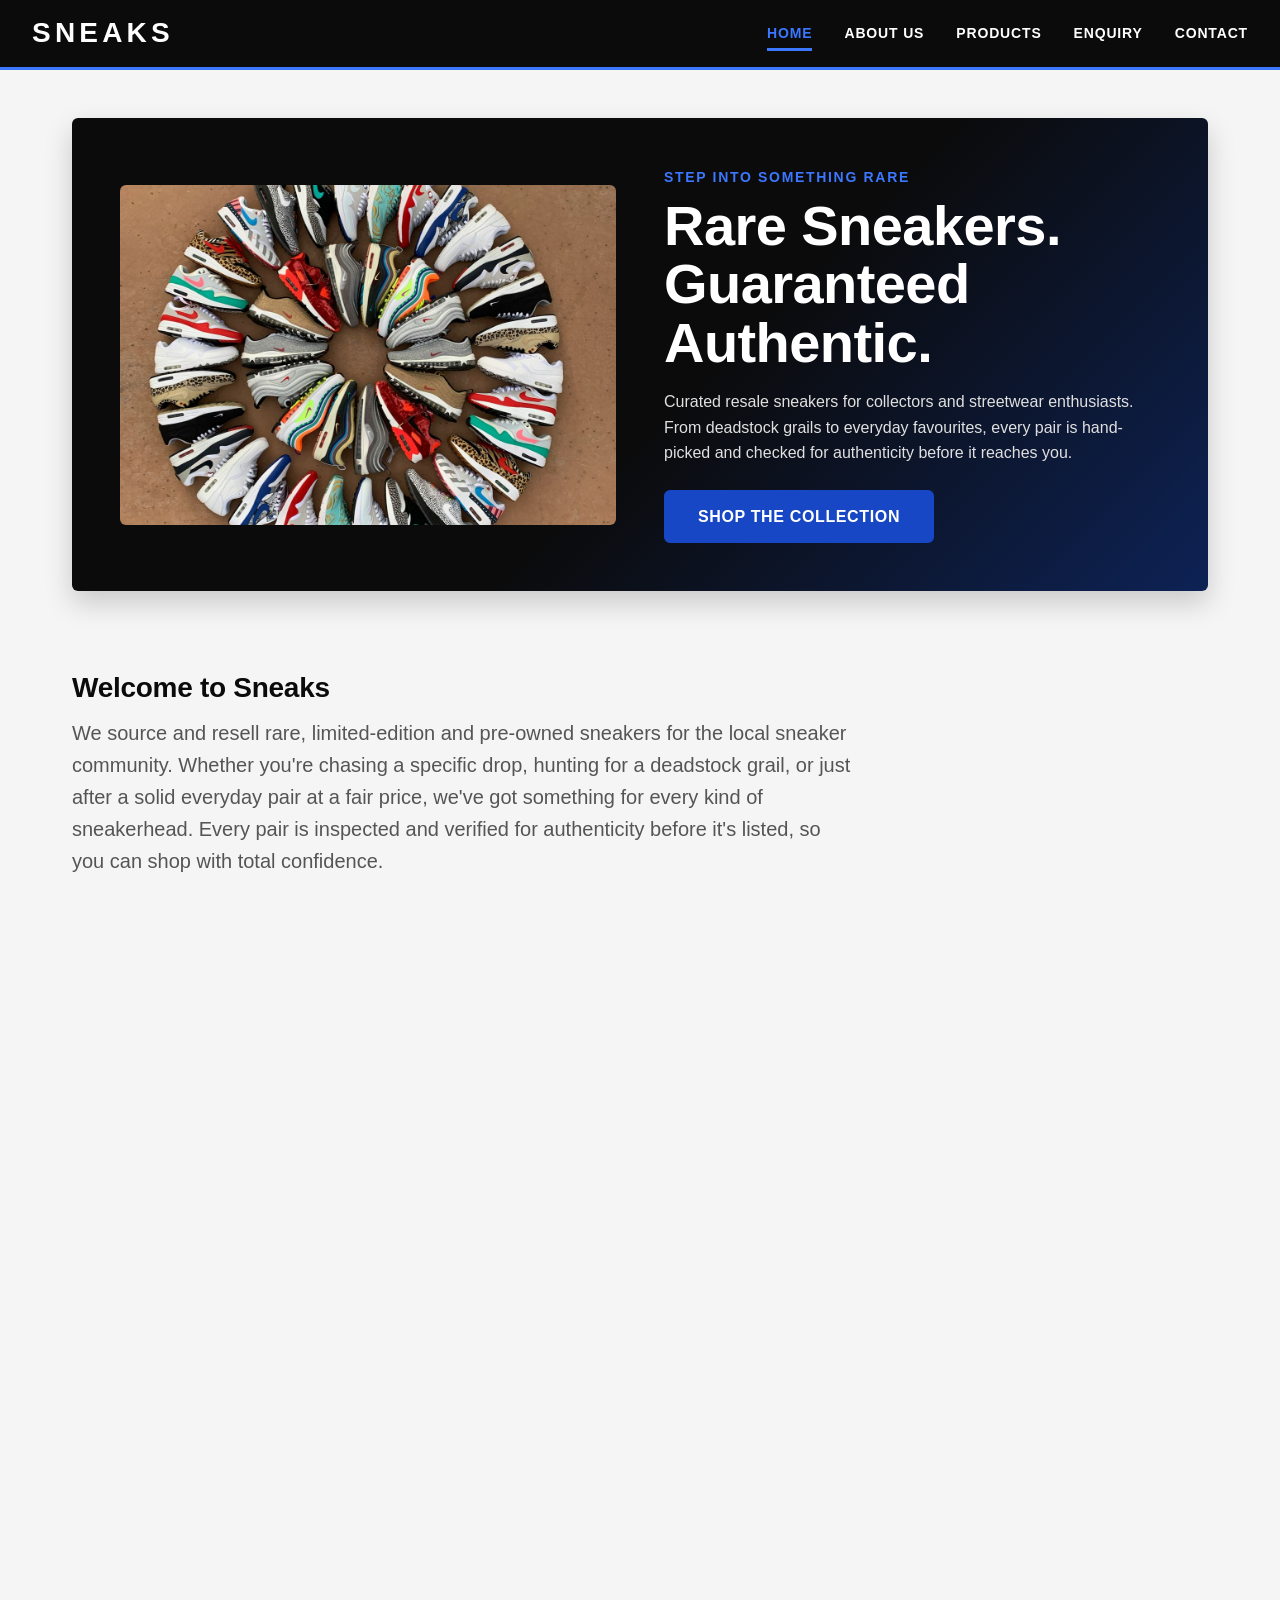
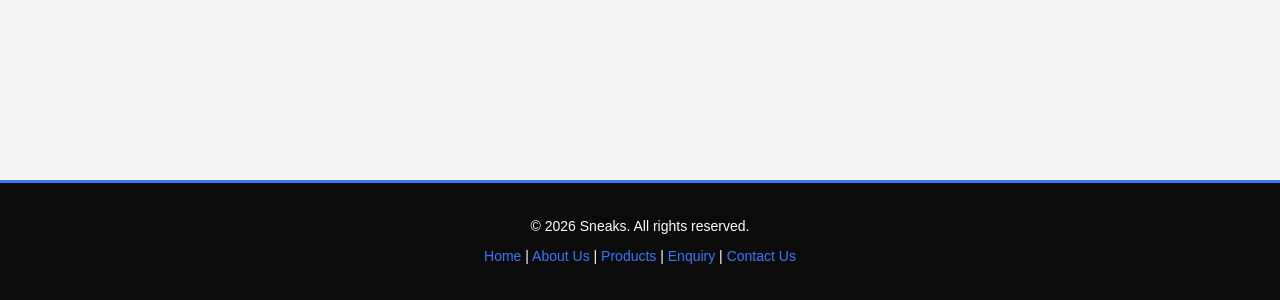
==== commit 22630dd7: "Add SEO to home page: descriptive h1, meta tags, structured data, footer links, faster image loading" ====
--- a/index.html
+++ b/index.html
@@ -4,7 +4,56 @@
     <meta charset="UTF-8">
     <meta name="viewport" content="width=device-width, initial-scale=1.0">
     <title>Sneaks | Authentic Sneaker Resale in Durban</title>
-    <meta name="description" content="Sneaks is a Durban-based sneaker resale store specialising in rare, limited-edition and pre-owned sneakers with a guaranteed authenticity promise.">
+    <meta name="description" content="Sneaks is a Durban sneaker resale store for rare, limited-edition and pre-owned sneakers. Every pair is authenticity-checked. Browse stock or reserve a pair.">
+    <meta name="keywords" content="sneaker resale Durban, authentic sneakers South Africa, limited edition sneakers, pre-owned sneakers, deadstock sneakers, Air Jordan Durban">
+    <meta name="author" content="Nhlakanipho Bhengu">
+    <meta name="robots" content="index, follow">
+    <meta name="theme-color" content="#0b0b0b">
+    <link rel="canonical" href="https://st10538008.github.io/Sneaks-website/">
+    <link rel="icon" href="images/favicon.svg" type="image/svg+xml">
+
+    <!-- Open Graph / Twitter: the preview card shown when the page is shared -->
+    <meta property="og:type" content="website">
+    <meta property="og:site_name" content="Sneaks">
+    <meta property="og:locale" content="en_ZA">
+    <meta property="og:title" content="Sneaks | Authentic Sneaker Resale in Durban">
+    <meta property="og:description" content="Sneaks is a Durban sneaker resale store for rare, limited-edition and pre-owned sneakers. Every pair is authenticity-checked. Browse stock or reserve a pair.">
+    <meta property="og:url" content="https://st10538008.github.io/Sneaks-website/">
+    <meta property="og:image" content="https://st10538008.github.io/Sneaks-website/images/sneaks-social-share.jpg">
+    <meta property="og:image:alt" content="Sneaks: a collection of authentic resale sneakers">
+    <meta name="twitter:card" content="summary_large_image">
+    <meta name="twitter:title" content="Sneaks | Authentic Sneaker Resale in Durban">
+    <meta name="twitter:description" content="Sneaks is a Durban sneaker resale store for rare, limited-edition and pre-owned sneakers. Every pair is authenticity-checked. Browse stock or reserve a pair.">
+    <meta name="twitter:image" content="https://st10538008.github.io/Sneaks-website/images/sneaks-social-share.jpg">
+
+    <!-- Security: only allow scripts, styles, images and requests from the places this site uses -->
+    <meta http-equiv="Content-Security-Policy" content="default-src 'self'; script-src 'self'; style-src 'self'; img-src 'self' data:; connect-src 'self' https://jsonplaceholder.typicode.com; form-action 'self' mailto: https://jsonplaceholder.typicode.com; base-uri 'self'; object-src 'none'">
+    <meta name="referrer" content="strict-origin-when-cross-origin">
+
+    <!-- Structured data: helps Google show the business in local results -->
+    <script type="application/ld+json">
+    {
+  "@context": "https://schema.org",
+  "@type": "ShoeStore",
+  "name": "Sneaks",
+  "description": "Durban sneaker resale store selling rare, limited-edition and pre-owned sneakers with an authenticity guarantee.",
+  "url": "https://st10538008.github.io/Sneaks-website/",
+  "image": "https://st10538008.github.io/Sneaks-website/images/sneaks-social-share.jpg",
+  "email": "hello@sneaks.co.za",
+  "priceRange": "R2400 - R10900",
+  "address": {
+    "@type": "PostalAddress",
+    "streetAddress": "45 Florida Road, Morningside",
+    "addressLocality": "Durban",
+    "postalCode": "4001",
+    "addressCountry": "ZA"
+  },
+  "areaServed": "Durban, South Africa",
+  "sameAs": [
+    "https://www.instagram.com/sneaks.durban"
+  ]
+}
+    </script>
     <link rel="stylesheet" href="css/style.css">
 </head>
 <body>
@@ -13,7 +62,7 @@
     <header>
         <div class="logo">
             <a href="index.html">
-                <h1>Sneaks</h1>
+                <span class="site-name">Sneaks</span>
             </a>
         </div>
         <input type="checkbox" id="nav-toggle" class="nav-toggle" aria-label="Open or close the navigation menu">
@@ -39,15 +88,17 @@
                     is in pixels, so it can download whichever one fits the screen
                     instead of always grabbing the full 3024px original. -->
             <img
-                src="images/warren-jones-LFlVuWLjYEo-unsplash.jpg"
-                srcset="images/warren-jones-LFlVuWLjYEo-unsplash-480.jpg 480w,
-                        images/warren-jones-LFlVuWLjYEo-unsplash.jpg 3024w"
+                src="images/sneaker-collection-hero-1200.jpg"
+                fetchpriority="high"
+                decoding="async"
+                srcset="images/sneaker-collection-hero-480.jpg 480w,
+                        images/sneaker-collection-hero-1200.jpg 1200w"
                 sizes="(max-width: 1024px) 90vw, 50vw"
                 alt="Featured limited-edition sneaker displayed against a plain background"
                 width="600">
             <div class="hero-text">
                 <p class="tagline">Step Into Something Rare</p>
-                <h2>Rare Sneakers. Guaranteed Authentic.</h2>
+                <h1>Rare Sneakers. Guaranteed Authentic.</h1>
                 <p>
                     Curated resale sneakers for collectors and streetwear enthusiasts. From
                     deadstock grails to everyday favourites, every pair is hand-picked and
@@ -112,9 +163,9 @@
     <!-- ===== Footer ===== -->
     <footer>
         <p>&copy; 2026 Sneaks. All rights reserved.</p>
-        <p><a href="contact.html">Contact Us</a></p>
+        <p class="footer-links"><a href="index.html">Home</a> | <a href="about.html">About Us</a> | <a href="products.html">Products</a> | <a href="enquiry.html">Enquiry</a> | <a href="contact.html">Contact Us</a></p>
     </footer>
 
-    <script src="js/script.js"></script>
+    <script src="js/script.js" defer></script>
 </body>
 </html>
--- a/css/style.css
+++ b/css/style.css
@@ -16,13 +16,14 @@
    10. Products page
    11. Forms (Enquiry and Contact)
    12. Contact page: locations and maps
+   12b. Part 3 additions (toolbar, lightbox, accordion, forms, map)
    13. Responsive design — tablet (max 1024px)
    14. Responsive design — mobile (max 600px)
    ============================================================= */
 
 
 /* =============================================================
-    1. DESIGN TOKENS
+   1. DESIGN TOKENS
    Every colour, font and size is stored once here as a CSS
    variable and reused with var(--name). Changing a value here
    changes it on every page, and it keeps the look consistent.
@@ -130,6 +131,7 @@
    line heights and letter spacing, so text is styled consistently.
    ============================================================= */
 
+h1,
 h2,
 h3,
 h4 {
@@ -139,19 +141,23 @@
     letter-spacing: -0.01em;
 }
 
-h2 {
+h1 {
     font-size: var(--fs-h2);
     margin-bottom: 1rem;
 }
 
-h3 {
+h2 {
     font-size: var(--fs-h3);
     margin-bottom: 0.75rem;
 }
 
-h4 {
+h3 {
     font-size: var(--fs-h4);
     margin-bottom: 0.5rem;
+}
+
+/* Store names (Main Store, Weekend Pop-Up) keep the uppercase label look. */
+.location h3 {
     text-transform: uppercase;
     letter-spacing: 0.04em;
 }
@@ -210,12 +216,20 @@
    :not() leaves buttons out so they keep their own styles.
    ============================================================= */
 
+/* No link is underlined by default (navigation, buttons, footer). */
 a {
     text-decoration: none;
 }
-   main a:not(.cta-button):not(.cta-button-secondary):link {
+
+main a:not(.cta-button):not(.cta-button-secondary):link {
     color: var(--blue-deep);
-    text-decoration: none;
+}
+
+/* The exception: links written inside a paragraph keep an underline,
+   so they can be told apart from the surrounding text by more than
+   colour alone (an accessibility requirement). */
+main p a:not(.cta-button):not(.cta-button-secondary) {
+    text-decoration: underline;
     text-underline-offset: 3px;
 }
 
@@ -225,6 +239,9 @@
 
 main a:not(.cta-button):not(.cta-button-secondary):hover {
     color: var(--blue-darker);
+}
+
+main p a:not(.cta-button):not(.cta-button-secondary):hover {
     text-decoration-thickness: 2px;
 }
 
@@ -353,7 +370,7 @@
     display: inline-block;
 }
 
-.logo h1 {
+.logo .site-name {
     font-family: var(--font-heading);
     font-size: var(--fs-logo);
     font-weight: 900;
@@ -364,7 +381,7 @@
     transition: color var(--speed);
 }
 
-.logo a:hover h1 {
+.logo a:hover .site-name {
     color: var(--blue);
 }
 
@@ -503,8 +520,6 @@
 footer a:link,
 footer a:visited {
     color: var(--blue);
-    text-decoration: none;
-    text-underline-offset: 3px;
 }
 
 footer a:hover {
@@ -545,7 +560,7 @@
     margin-bottom: 0.5rem;
 }
 
-.hero h2 {
+.hero h1 {
     font-size: var(--fs-hero);
     line-height: 1.05;
     margin-bottom: 1rem;
@@ -673,7 +688,7 @@
     border-left: 6px solid var(--blue);
 }
 
-.authenticity h3 {
+.authenticity h2 {
     color: var(--blue);
 }
 
@@ -897,7 +912,7 @@
     gap: 2rem;
 }
 
-.locations h3 {
+.locations h2 {
     grid-column: 1 / -1;
     margin-bottom: 0;
 }
@@ -924,6 +939,541 @@
 .map-embed iframe {
     display: block;
     width: 100%;
+}
+
+
+/* =============================================================
+   12b. PART 3 ADDITIONS (supports js/script.js)
+   Styles for the features JavaScript adds: product toolbar,
+   lightbox, accordion, form messages, map and animations.
+   ============================================================= */
+
+/* The hidden attribute must always win, even over display:flex/grid. */
+[hidden] {
+    display: none !important;
+}
+
+/* Stops the page behind the lightbox from scrolling. */
+body.no-scroll {
+    overflow: hidden;
+}
+
+/* ---------- Product toolbar (search, filter, sort) ---------- */
+.product-toolbar {
+    display: grid;
+    grid-template-columns: 2fr 1fr 1fr;
+    gap: 1rem 1.5rem;
+    background-color: var(--white);
+    padding: 1.5rem;
+    margin-bottom: 2rem;
+    border-radius: var(--radius);
+    border-top: 4px solid var(--blue);
+    box-shadow: var(--shadow);
+}
+
+.toolbar-field {
+    display: flex;
+    flex-direction: column;
+    gap: 0.35rem;
+}
+
+.toolbar-field label {
+    margin-top: 0;
+}
+
+.result-count {
+    grid-column: 1 / -1;
+    margin: 0;
+    max-width: none;
+    font-size: var(--fs-small);
+    font-weight: 700;
+    color: var(--grey-text);
+}
+
+/* Shown when a search matches nothing. It fills the whole grid row. */
+.no-results {
+    grid-column: 1 / -1;
+    background-color: var(--white);
+    padding: 3rem 2rem;
+    text-align: center;
+    border: 2px dashed var(--grey-line);
+    border-radius: var(--radius);
+}
+
+.no-results p {
+    margin: 0 auto 1.5rem;
+    color: var(--grey-text);
+}
+
+/* ---------- Product cards drawn by JavaScript ---------- */
+.product-photo {
+    position: relative;
+}
+
+/* "backwards" applies the starting look only BEFORE the animation,
+   so it does not interfere with the hover lift afterwards. */
+.product-card {
+    animation: cardIn 0.45s ease backwards;
+    animation-delay: calc(var(--i, 0) * 70ms);
+}
+
+@keyframes cardIn {
+    from {
+        opacity: 0;
+        transform: translateY(18px);
+    }
+}
+
+.product-photo img {
+    cursor: zoom-in;
+}
+
+.zoom-btn {
+    position: absolute;
+    top: 0.75rem;
+    right: 0.75rem;
+    background-color: rgba(11, 11, 11, 0.8);
+    color: var(--white);
+    font-family: var(--font-body);
+    font-size: var(--fs-small);
+    font-weight: 700;
+    letter-spacing: 0.05em;
+    text-transform: uppercase;
+    padding: 0.4rem 0.8rem;
+    border: 1px solid transparent;
+    border-radius: var(--radius);
+    cursor: pointer;
+    transition: background-color var(--speed), color var(--speed);
+}
+
+.zoom-btn:hover {
+    background-color: var(--blue-deep);
+}
+
+.zoom-btn:focus-visible {
+    outline: 3px solid var(--blue);
+    outline-offset: 2px;
+}
+
+/* ---------- Lightbox (built on the <dialog> element) ---------- */
+.lightbox {
+    width: 100%;
+    height: 100%;
+    max-width: none;
+    max-height: none;
+    margin: 0;
+    padding: 0;
+    border: none;
+    background: transparent;
+    color: var(--white);
+}
+
+.lightbox[open] {
+    display: flex;
+    align-items: center;
+    justify-content: center;
+}
+
+/* ::backdrop is the dark layer behind a modal dialog. */
+.lightbox::backdrop {
+    background-color: rgba(0, 0, 0, 0.9);
+}
+
+.lightbox-figure {
+    max-width: 92vw;
+    text-align: center;
+}
+
+.lightbox-img {
+    max-width: 92vw;
+    max-height: 76vh;
+    width: auto;
+    height: auto;
+    margin: 0 auto;
+    object-fit: contain;
+    border-radius: var(--radius);
+    animation: lightboxIn 0.3s ease;
+}
+
+@keyframes lightboxIn {
+    from {
+        opacity: 0;
+        transform: scale(0.96);
+    }
+}
+
+.lightbox-caption {
+    margin-top: 1rem;
+    font-size: var(--fs-small);
+    color: #e0e0e0;
+}
+
+.lightbox-close,
+.lightbox-nav {
+    position: absolute;
+    background-color: rgba(255, 255, 255, 0.12);
+    color: var(--white);
+    border: 1px solid rgba(255, 255, 255, 0.3);
+    border-radius: 50%;
+    width: 48px;
+    height: 48px;
+    font-size: 1.75rem;
+    line-height: 1;
+    cursor: pointer;
+    transition: background-color var(--speed);
+}
+
+.lightbox-close:hover,
+.lightbox-nav:hover {
+    background-color: var(--blue-deep);
+}
+
+.lightbox-close:focus-visible,
+.lightbox-nav:focus-visible {
+    outline: 3px solid var(--blue);
+    outline-offset: 3px;
+}
+
+.lightbox-close {
+    top: 1rem;
+    right: 1rem;
+}
+
+.lightbox-nav {
+    top: 50%;
+    transform: translateY(-50%);
+}
+
+.lightbox-prev {
+    left: 1rem;
+}
+
+.lightbox-next {
+    right: 1rem;
+}
+
+/* ---------- FAQ accordion ---------- */
+.accordion {
+    background-color: var(--white);
+    border-radius: var(--radius);
+    box-shadow: var(--shadow);
+    overflow: hidden;
+}
+
+.accordion-heading {
+    margin: 0;
+    font-family: var(--font-body);
+    font-size: inherit;
+    letter-spacing: 0;
+    text-transform: none;
+    border-bottom: 1px solid var(--grey-line);
+}
+
+.accordion-trigger {
+    display: flex;
+    justify-content: space-between;
+    align-items: center;
+    gap: 1rem;
+    width: 100%;
+    padding: 1.1rem 1.5rem;
+    background-color: var(--white);
+    border: none;
+    font-family: var(--font-body);
+    font-size: var(--fs-base);
+    font-weight: 700;
+    text-align: left;
+    color: var(--black);
+    cursor: pointer;
+    transition: background-color var(--speed), color var(--speed);
+}
+
+/* ::after draws the + sign, which becomes a minus when open. */
+.accordion-trigger::after {
+    content: "+";
+    flex-shrink: 0;
+    font-size: 1.5rem;
+    line-height: 1;
+    color: var(--blue-deep);
+    transition: transform var(--speed);
+}
+
+.accordion-trigger:hover {
+    background-color: var(--off-white);
+}
+
+.accordion-trigger:focus-visible {
+    outline: 3px solid var(--blue);
+    outline-offset: -3px;
+}
+
+/* An attribute selector: styles the button only while it is expanded. */
+.accordion-trigger[aria-expanded="true"] {
+    color: var(--blue-deep);
+}
+
+.accordion-trigger[aria-expanded="true"]::after {
+    content: "\2212";   /* minus sign */
+    transform: rotate(180deg);
+}
+
+/* Smooth open/close: the row grows from 0 to its natural height. */
+.accordion-panel {
+    display: grid;
+    grid-template-rows: 0fr;
+    transition: grid-template-rows 0.3s ease;
+}
+
+.accordion-panel.open {
+    grid-template-rows: 1fr;
+}
+
+.accordion-inner {
+    overflow: hidden;
+}
+
+.accordion-inner p {
+    padding: 0.25rem 1.5rem 1.25rem;
+    color: var(--grey-text);
+}
+
+/* ---------- Form groups, errors and counters ---------- */
+.form-group {
+    display: flex;
+    flex-direction: column;
+    gap: 0.5rem;
+}
+
+/* The red message under a field that failed validation. */
+.field-error {
+    margin: 0;
+    font-size: var(--fs-small);
+    font-weight: 600;
+    color: var(--invalid);
+}
+
+/* An attribute selector: any field JavaScript has marked invalid. */
+input[aria-invalid="true"],
+select[aria-invalid="true"],
+textarea[aria-invalid="true"] {
+    border-color: var(--invalid);
+    background-color: #fff6f5;
+}
+
+.char-count {
+    margin: 0;
+    font-size: var(--fs-small);
+    text-align: right;
+    color: var(--grey-text);
+}
+
+.char-count.over-limit {
+    color: var(--invalid);
+    font-weight: 700;
+}
+
+/* ---------- Reply boxes (enquiry reply, email preview) ---------- */
+.response-box {
+    max-width: 560px;
+    margin-top: 2rem;
+    padding: 2rem;
+    background-color: var(--white);
+    border-radius: var(--radius);
+    box-shadow: var(--shadow);
+    border-left: 6px solid var(--blue);
+    animation: cardIn 0.4s ease backwards;
+}
+
+.response-box.success {
+    border-left-color: var(--valid);
+}
+
+.response-box.failure {
+    border-left-color: var(--invalid);
+}
+
+.response-box ul {
+    list-style: disc;
+    padding-left: 1.25rem;
+    margin-bottom: 1rem;
+}
+
+.response-box li {
+    margin-bottom: 0.5rem;
+}
+
+.response-box li:last-child {
+    margin-bottom: 0;
+}
+
+.response-ref {
+    font-size: var(--fs-small);
+    color: var(--grey-text);
+}
+
+.response-box:focus {
+    outline: none;
+}
+
+.email-details {
+    margin: 1rem 0;
+}
+
+.email-details dt {
+    font-weight: 700;
+    font-size: var(--fs-small);
+    text-transform: uppercase;
+    letter-spacing: 0.05em;
+    color: var(--grey-text);
+}
+
+.email-details dd {
+    margin: 0 0 0.75rem;
+    word-break: break-word;
+}
+
+.email-body {
+    margin-bottom: 1.5rem;
+    padding: 1rem;
+    background-color: var(--off-white);
+    border: 1px solid var(--grey-line);
+    border-radius: var(--radius);
+    font-family: var(--font-body);
+    font-size: var(--fs-small);
+    white-space: pre-wrap;
+    word-break: break-word;
+}
+
+/* ---------- Contact page map ---------- */
+.location .cta-button-secondary {
+    margin-left: 0;
+    margin-top: 1rem;
+}
+
+.map-canvas {
+    grid-column: 1 / -1;
+    height: 380px;
+    border-radius: var(--radius);
+    border: 1px solid var(--grey-line);
+    box-shadow: var(--shadow);
+    z-index: 0;   /* keeps the map underneath the sticky header */
+}
+
+.map-canvas.map-failed {
+    display: flex;
+    align-items: center;
+    justify-content: center;
+    padding: 1rem;
+    text-align: center;
+    background-color: var(--white);
+    color: var(--grey-text);
+}
+
+/* ---------- Back-to-top button ---------- */
+.back-to-top {
+    position: fixed;
+    right: 1.25rem;
+    bottom: 1.25rem;
+    z-index: 90;
+    width: 48px;
+    height: 48px;
+    border: none;
+    border-radius: 50%;
+    background-color: var(--blue-deep);
+    color: var(--white);
+    font-size: 1.5rem;
+    line-height: 1;
+    cursor: pointer;
+    box-shadow: var(--shadow-hover);
+    opacity: 0;
+    visibility: hidden;
+    transform: translateY(12px);
+    transition: opacity var(--speed), transform var(--speed),
+                visibility var(--speed), background-color var(--speed);
+}
+
+.back-to-top.is-visible {
+    opacity: 1;
+    visibility: visible;
+    transform: none;
+}
+
+.back-to-top:hover {
+    background-color: var(--blue-darker);
+}
+
+.back-to-top:focus-visible {
+    outline: 3px solid var(--blue);
+    outline-offset: 3px;
+}
+
+/* ---------- Scroll reveal animation ---------- */
+.reveal {
+    opacity: 0;
+    transform: translateY(28px);
+    transition: opacity 0.7s ease, transform 0.7s ease;
+}
+
+.reveal.is-visible {
+    opacity: 1;
+    transform: none;
+}
+
+/* Visitors who ask for less motion get no animations at all. */
+@media (prefers-reduced-motion: reduce) {
+    *,
+    *::before,
+    *::after {
+        animation: none !important;
+        transition: none !important;
+        scroll-behavior: auto !important;
+    }
+
+    .reveal {
+        opacity: 1;
+        transform: none;
+    }
+}
+
+/* Part 3 components on small screens */
+@media (max-width: 600px) {
+    .product-toolbar {
+        grid-template-columns: 1fr;
+        padding: 1.25rem;
+    }
+
+    .response-box {
+        padding: 1.5rem;
+    }
+
+    .map-canvas {
+        height: 300px;
+    }
+
+    .accordion-trigger {
+        padding: 1rem;
+    }
+
+    .accordion-inner p {
+        padding: 0.25rem 1rem 1rem;
+    }
+
+    .lightbox-nav {
+        top: auto;
+        bottom: 1.5rem;
+        transform: none;
+    }
+
+    .lightbox-prev {
+        left: calc(50% - 60px);
+    }
+
+    .lightbox-next {
+        right: calc(50% - 60px);
+    }
+
+    .lightbox-caption {
+        margin-bottom: 4rem;
+    }
 }
 
 
@@ -1122,3 +1672,19 @@
         padding-left: 1rem;
     }
 }
+
+
+/* =============================================================
+   15. PART 3 — SEO ADDITIONS
+   ============================================================= */
+
+/* Extra internal-link paragraph at the bottom of About, Enquiry
+   and Contact, and the footer navigation row. */
+.more-links p {
+    color: var(--grey-text);
+    max-width: none;
+}
+
+.footer-links a {
+    white-space: nowrap;
+}
